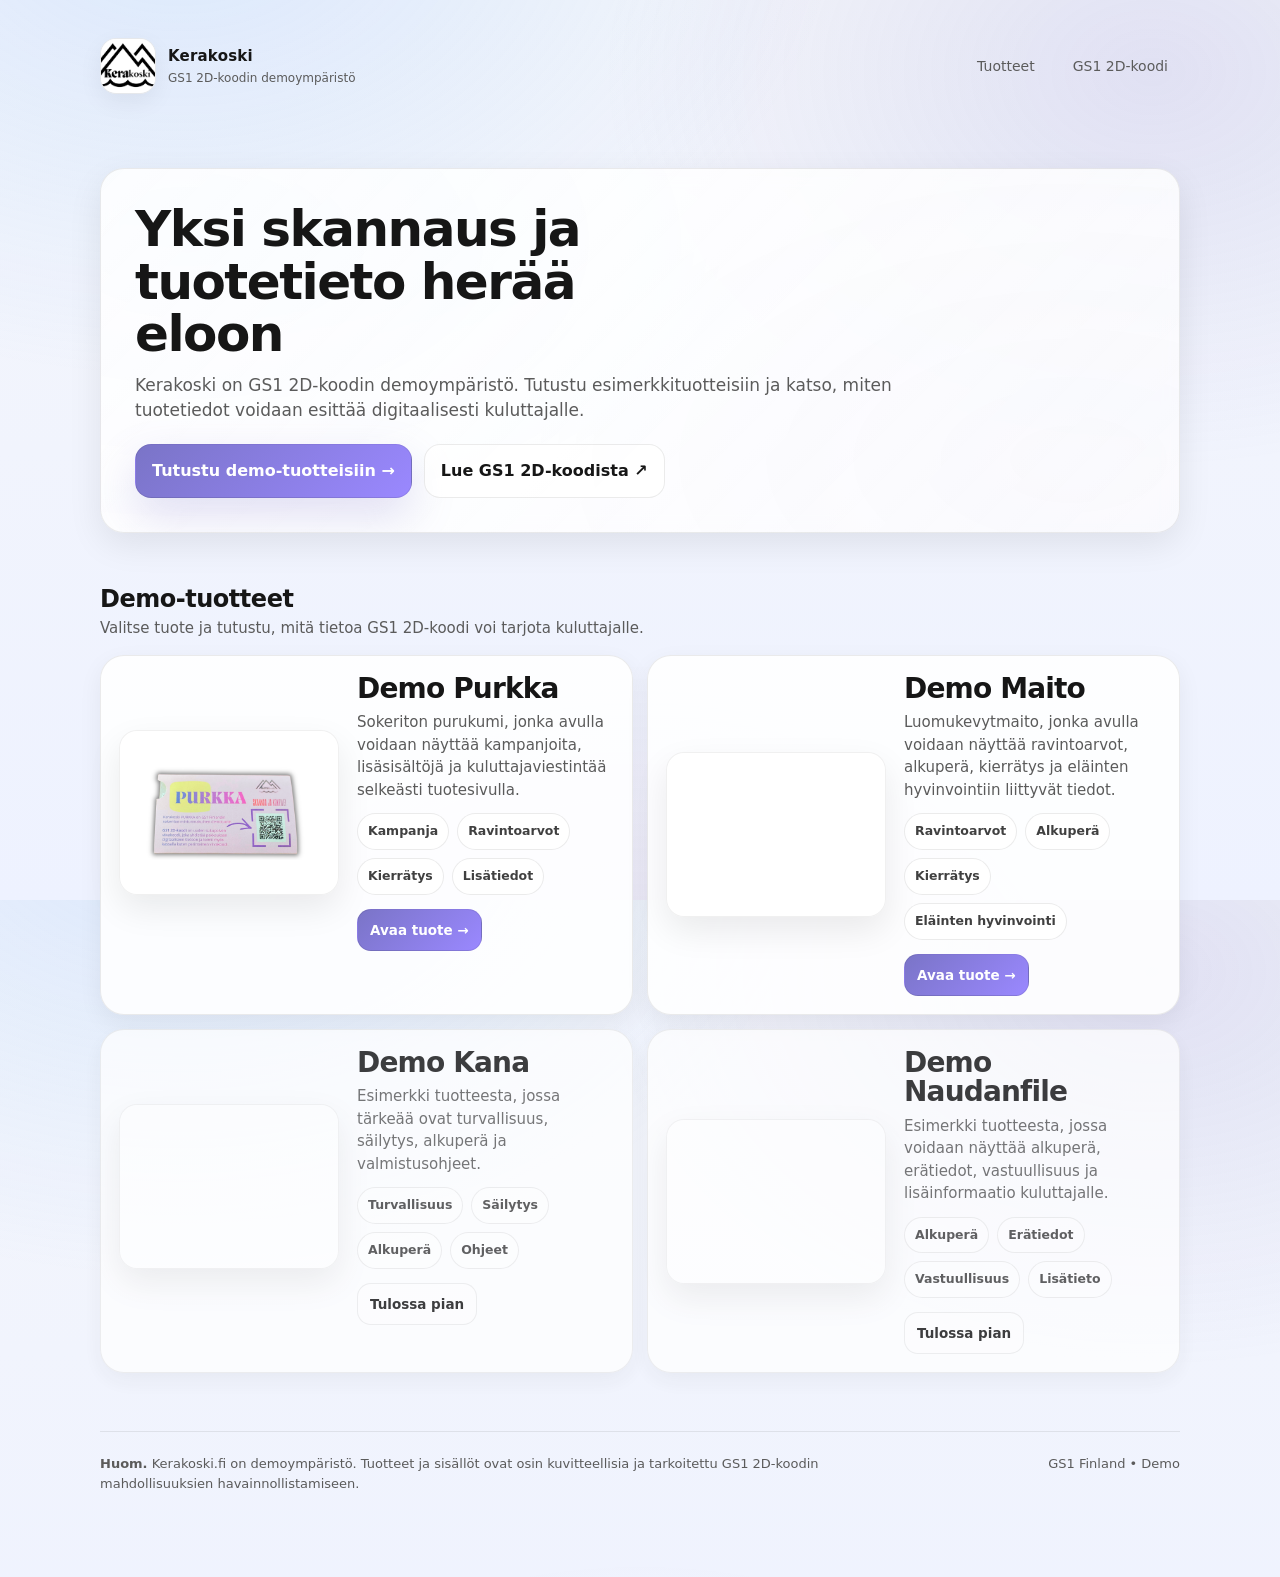
==== index.html @ 67c77e3f "Uusi sivupohja" ====
<!doctype html>
<html lang="fi">
<head>
  <meta charset="utf-8" />
  <meta name="viewport" content="width=device-width, initial-scale=1" />
  <title>Kerakoski - GS1 2D-koodin demo</title>
  <meta name="description" content="Kerakoski.fi on GS1 2D-koodin demoympäristö. Tutustu demo-tuotteisiin." />

  <style>
    :root{
      --bg: #f4f6fb;
      --bg2: #eef2ff;
      --surface: rgba(255,255,255,.88);
      --surface-strong: rgba(255,255,255,.96);
      --ink: #161616;
      --muted: #5b5b5b;
      --line: rgba(0,0,0,.08);

      --sage: #2f6f5e;
      --clay: #c47d4a;
      --lav: #7a74c7;
      --rose: #d78aa4;
      --sky: #7fb6ff;

      --radius-lg: 24px;
      --radius-md: 18px;

      --shadow: 0 12px 34px rgba(0,0,0,.08);
      --shadow-soft: 0 8px 24px rgba(0,0,0,.06);

      --max: 1120px;
    }

    *{ box-sizing:border-box; }
    html,body{ height:100%; }
    html{ -webkit-text-size-adjust: 100%; text-size-adjust: 100%; }

    body{
      margin:0;
      font-family: ui-sans-serif, system-ui, -apple-system, Segoe UI, Roboto, Helvetica, Arial, "Apple Color Emoji","Segoe UI Emoji";
      color: var(--ink);
      background:
        radial-gradient(1100px 780px at 14% -10%, rgba(127,182,255,.22), transparent 60%),
        radial-gradient(1000px 720px at 90% 8%, rgba(122,116,199,.16), transparent 55%),
        radial-gradient(900px 680px at 50% 115%, rgba(215,138,164,.12), transparent 55%),
        linear-gradient(180deg, var(--bg) 0%, var(--bg2) 100%);
      line-height:1.5;
    }

    img, svg, video{ max-width:100%; height:auto; }
    a{ color:inherit; }
    .noUnderline{ text-decoration:none; }

    h1,h2,h3,p,li,span,strong,em{
      overflow-wrap: break-word;
      word-break: normal;
      hyphens: auto;
    }

    .wrap{
      max-width: var(--max);
      margin:0 auto;
      padding: 28px 20px 84px;
    }

    /* Topbar */
    .topbar{
      display:flex;
      align-items:center;
      justify-content:space-between;
      gap: 16px;
      padding: 10px 0 26px;
    }

    .brand{
      display:flex;
      align-items:center;
      gap:12px;
      text-decoration:none;
      min-width: 0;
      flex: 1 1 340px;
    }

    .logo{
      width: 56px;
      height: 56px;
      border-radius: 16px;
      overflow:hidden;
      border: 1px solid var(--line);
      background: rgba(255,255,255,.80);
      box-shadow: var(--shadow-soft);
      display:grid;
      place-items:center;
      flex: 0 0 auto;
    }

    .logo img{
      width:100%;
      height:100%;
      object-fit: cover;
      display:block;
    }

    .brandText{ min-width: 0; }

    .brand strong{
      display:block;
      font-size: 15px;
      letter-spacing: .2px;
      white-space: nowrap;
    }

    .brand span{
      display:block;
      font-size: 12px;
      color: var(--muted);
      margin-top:2px;
    }

    .nav{
      display:flex;
      gap: 14px;
      flex-wrap: wrap;
      justify-content:flex-end;
      font-size: 14px;
      min-width: 0;
    }

    .nav a{
      text-decoration:none;
      padding: 8px 12px;
      border-radius: 999px;
      color: var(--muted);
      white-space: nowrap;
    }

    .nav a:hover{
      background: rgba(0,0,0,.04);
      color: var(--ink);
    }

    @media (max-width: 720px){
      .topbar{ flex-wrap: wrap; align-items:flex-start; }
      .brand{ flex: 1 1 100%; }
      .nav{
        flex: 1 1 100%;
        justify-content:flex-start;
        gap: 10px;
      }
    }

    /* Hero */
    .heroCard{
      background:
        linear-gradient(135deg, rgba(255,255,255,.90), rgba(255,255,255,.78)),
        radial-gradient(900px 500px at 8% 20%, rgba(127,182,255,.16), transparent 60%),
        radial-gradient(900px 500px at 90% 80%, rgba(122,116,199,.12), transparent 60%);
      backdrop-filter: blur(8px);
      border: 1px solid var(--line);
      border-radius: var(--radius-lg);
      box-shadow: var(--shadow);
      padding: 34px;
      position: relative;
      overflow:hidden;
    }

    h1{
      margin: 0 0 12px;
      font-size: clamp(30px, 4vw, 50px);
      letter-spacing: -0.03em;
      line-height: 1.05;
      max-width: 14ch;
    }

    .lead{
      margin: 0;
      color: var(--muted);
      font-size: 17px;
      max-width: 72ch;
    }

    .heroActions{
      margin-top: 20px;
      display:flex;
      flex-wrap: wrap;
      gap: 12px;
    }

    .ctaBtn{
      display:inline-flex;
      align-items:center;
      gap: 10px;
      text-decoration:none;
      padding: 14px 16px;
      border-radius: 16px;
      color:#fff;
      background: linear-gradient(135deg, var(--lav), #9a88ff);
      box-shadow: 0 18px 44px rgba(122,116,199,.22);
      border: 1px solid rgba(0,0,0,.08);
      font-weight: 700;
    }

    .ctaBtn:hover{
      transform: translateY(-2px);
    }

    .ctaGhost{
      display:inline-flex;
      align-items:center;
      gap: 10px;
      text-decoration:none;
      padding: 14px 16px;
      border-radius: 16px;
      color: var(--ink);
      background: rgba(255,255,255,.72);
      border: 1px solid rgba(0,0,0,.08);
      font-weight: 650;
    }

    /* Sections */
    section{ margin-top: 48px; }

    .sectionHead{
      display:flex;
      align-items:flex-end;
      justify-content:space-between;
      gap:16px;
      margin-bottom: 16px;
    }

    .sectionHead h2{
      margin:0;
      font-size: 24px;
      letter-spacing: -0.02em;
    }

    .sectionHead p{
      margin:0;
      color: var(--muted);
      max-width: 74ch;
      font-size: 15px;
    }

    /* Product cards */
    .grid{
      display:grid;
      grid-template-columns: repeat(12, 1fr);
      gap: 14px;
    }

    .card{
      grid-column: span 6;
      background: var(--surface);
      border: 1px solid var(--line);
      border-radius: var(--radius-lg);
      padding: 18px;
      box-shadow: var(--shadow-soft);
      min-width: 0;
      display:flex;
      flex-direction:column;
      gap: 14px;
      transition: transform .18s ease, box-shadow .18s ease, border-color .18s ease;
    }

    .card:hover{
      transform: translateY(-3px);
      box-shadow: 0 18px 40px rgba(0,0,0,.10);
      border-color: rgba(0,0,0,.12);
    }

    @media (max-width: 900px){
      .card{ grid-column: span 12; }
    }

    .productCard{
      display:grid;
      grid-template-columns: 220px 1fr;
      gap: 18px;
      align-items: center;
    }

    @media (max-width: 700px){
      .productCard{
        grid-template-columns: 1fr;
        align-items: start;
      }
    }

    .productMedia{
      border-radius: 18px;
      overflow: hidden;
      border: 1px solid rgba(0,0,0,.06);
      background: rgba(255,255,255,.90);
      box-shadow: 0 14px 34px rgba(0,0,0,.08);
      aspect-ratio: 4 / 3;
      display:flex;
      align-items:center;
      justify-content:center;
      padding: 14px;
    }

    .productMedia img{
      max-width: 100%;
      max-height: 100%;
      object-fit: contain;
      display:block;
    }

    .productInfo h3{
      margin:0 0 8px;
      font-size: 28px;
      letter-spacing: -0.03em;
      line-height: 1.05;
    }

    .productInfo p{
      margin:0 0 12px;
      color: var(--muted);
      font-size: 15px;
    }

    .tags{
      display:flex;
      flex-wrap: wrap;
      gap: 8px;
      margin: 10px 0 14px;
      padding: 0;
      list-style:none;
    }

    .tag{
      display:inline-flex;
      align-items:center;
      gap: 8px;
      padding: 8px 10px;
      border-radius: 999px;
      background: rgba(255,255,255,.78);
      border: 1px solid rgba(0,0,0,.08);
      font-size: 12.5px;
      color: rgba(0,0,0,.75);
      font-weight: 650;
    }

    .cardActions{
      display:flex;
      flex-wrap: wrap;
      gap: 10px;
      margin-top: 2px;
    }

    .cardLink{
      display:inline-flex;
      align-items:center;
      gap: 8px;
      text-decoration:none;
      padding: 10px 12px;
      border-radius: 14px;
      background: rgba(255,255,255,.80);
      border: 1px solid rgba(0,0,0,.08);
      font-size: 13.5px;
      font-weight: 700;
    }

    .cardLink.primary{
      color:#fff;
      background: linear-gradient(135deg, var(--lav), #9a88ff);
      border-color: rgba(0,0,0,.08);
    }

    .comingSoon{
      opacity: .82;
    }

    /* Footer */
    footer{
      margin-top: 58px;
      padding-top: 22px;
      border-top: 1px solid var(--line);
      color: var(--muted);
      font-size: 13px;
      display:flex;
      justify-content:space-between;
      gap: 14px;
      flex-wrap: wrap;
    }

    .fineprint{
      max-width: 90ch;
    }
  </style>
</head>

<body>
  <div class="wrap">
    <header class="topbar">
      <a class="brand" href="#top" aria-label="Kerakoski etusivulle">
        <div class="logo" aria-hidden="true">
          <img src="logo.png" alt="Kerakoski-logo" onerror="this.style.display='none'">
        </div>
        <div class="brandText">
          <strong>Kerakoski</strong>
          <span>GS1 2D-koodin demoympäristö</span>
        </div>
      </a>

      <nav class="nav" aria-label="Sivun navigaatio">
        <a href="#tuotteet">Tuotteet</a>
        <a href="https://gs1.fi/fi/2dkoodi" target="_blank" rel="noopener">GS1 2D-koodi</a>
      </nav>
    </header>

    <main id="top">
      <section class="hero">
        <div class="heroCard">
          <h1>Yksi skannaus ja tuotetieto herää eloon</h1>
          <p class="lead">
            Kerakoski on GS1 2D-koodin demoympäristö. Tutustu esimerkkituotteisiin ja katso, miten tuotetiedot voidaan esittää digitaalisesti kuluttajalle.
          </p>

          <div class="heroActions">
            <a class="ctaBtn" href="#tuotteet">Tutustu demo-tuotteisiin →</a>
            <a class="ctaGhost" href="https://gs1.fi/fi/2dkoodi" target="_blank" rel="noopener">Lue GS1 2D-koodista ↗</a>
          </div>
        </div>
      </section>

      <section id="tuotteet">
        <div class="sectionHead">
          <div>
            <h2>Demo-tuotteet</h2>
            <p>Valitse tuote ja tutustu, mitä tietoa GS1 2D-koodi voi tarjota kuluttajalle.</p>
          </div>
        </div>

        <div class="grid">
          <article class="card">
            <div class="productCard">
              <div class="productMedia">
                <img src="purkka.png" alt="Demo Purkka" onerror="this.style.display='none'">
              </div>

              <div class="productInfo">
                <h3>Demo Purkka</h3>
                <p>Sokeriton purukumi, jonka avulla voidaan näyttää kampanjoita, lisäsisältöjä ja kuluttajaviestintää selkeästi tuotesivulla.</p>

                <ul class="tags" aria-label="Demo Purkan sisällöt">
                  <li class="tag">Kampanja</li>
                  <li class="tag">Ravintoarvot</li>
                  <li class="tag">Kierrätys</li>
                  <li class="tag">Lisätiedot</li>
                </ul>

                <div class="cardActions">
                  <a class="cardLink primary" href="purkka.html">Avaa tuote →</a>
                </div>
              </div>
            </div>
          </article>

          <article class="card">
            <div class="productCard">
              <div class="productMedia">
                <img src="maito.png" alt="Demo Maito" onerror="this.style.display='none'">
              </div>

              <div class="productInfo">
                <h3>Demo Maito</h3>
                <p>Luomukevytmaito, jonka avulla voidaan näyttää ravintoarvot, alkuperä, kierrätys ja eläinten hyvinvointiin liittyvät tiedot.</p>

                <ul class="tags" aria-label="Demo Maidon sisällöt">
                  <li class="tag">Ravintoarvot</li>
                  <li class="tag">Alkuperä</li>
                  <li class="tag">Kierrätys</li>
                  <li class="tag">Eläinten hyvinvointi</li>
                </ul>

                <div class="cardActions">
                  <a class="cardLink primary" href="maito.html">Avaa tuote →</a>
                </div>
              </div>
            </div>
          </article>

          <article class="card comingSoon">
            <div class="productCard">
              <div class="productMedia">
                <img src="kana.png" alt="Demo Kana" onerror="this.style.display='none'">
              </div>

              <div class="productInfo">
                <h3>Demo Kana</h3>
                <p>Esimerkki tuotteesta, jossa tärkeää ovat turvallisuus, säilytys, alkuperä ja valmistusohjeet.</p>

                <ul class="tags" aria-label="Demo Kanan sisällöt">
                  <li class="tag">Turvallisuus</li>
                  <li class="tag">Säilytys</li>
                  <li class="tag">Alkuperä</li>
                  <li class="tag">Ohjeet</li>
                </ul>

                <div class="cardActions">
                  <span class="cardLink">Tulossa pian</span>
                </div>
              </div>
            </div>
          </article>

          <article class="card comingSoon">
            <div class="productCard">
              <div class="productMedia">
                <img src="naudanfile.png" alt="Demo Naudanfile" onerror="this.style.display='none'">
              </div>

              <div class="productInfo">
                <h3>Demo Naudanfile</h3>
                <p>Esimerkki tuotteesta, jossa voidaan näyttää alkuperä, erätiedot, vastuullisuus ja lisäinformaatio kuluttajalle.</p>

                <ul class="tags" aria-label="Demo Naudanfilen sisällöt">
                  <li class="tag">Alkuperä</li>
                  <li class="tag">Erätiedot</li>
                  <li class="tag">Vastuullisuus</li>
                  <li class="tag">Lisätieto</li>
                </ul>

                <div class="cardActions">
                  <span class="cardLink">Tulossa pian</span>
                </div>
              </div>
            </div>
          </article>
        </div>
      </section>

      <footer>
        <div class="fineprint">
          <strong>Huom.</strong> Kerakoski.fi on demoympäristö. Tuotteet ja sisällöt ovat osin kuvitteellisia ja tarkoitettu GS1 2D-koodin mahdollisuuksien havainnollistamiseen.
        </div>
        <div>
          <span>GS1 Finland • Demo</span>
        </div>
      </footer>
    </main>
  </div>
</body>
</html>
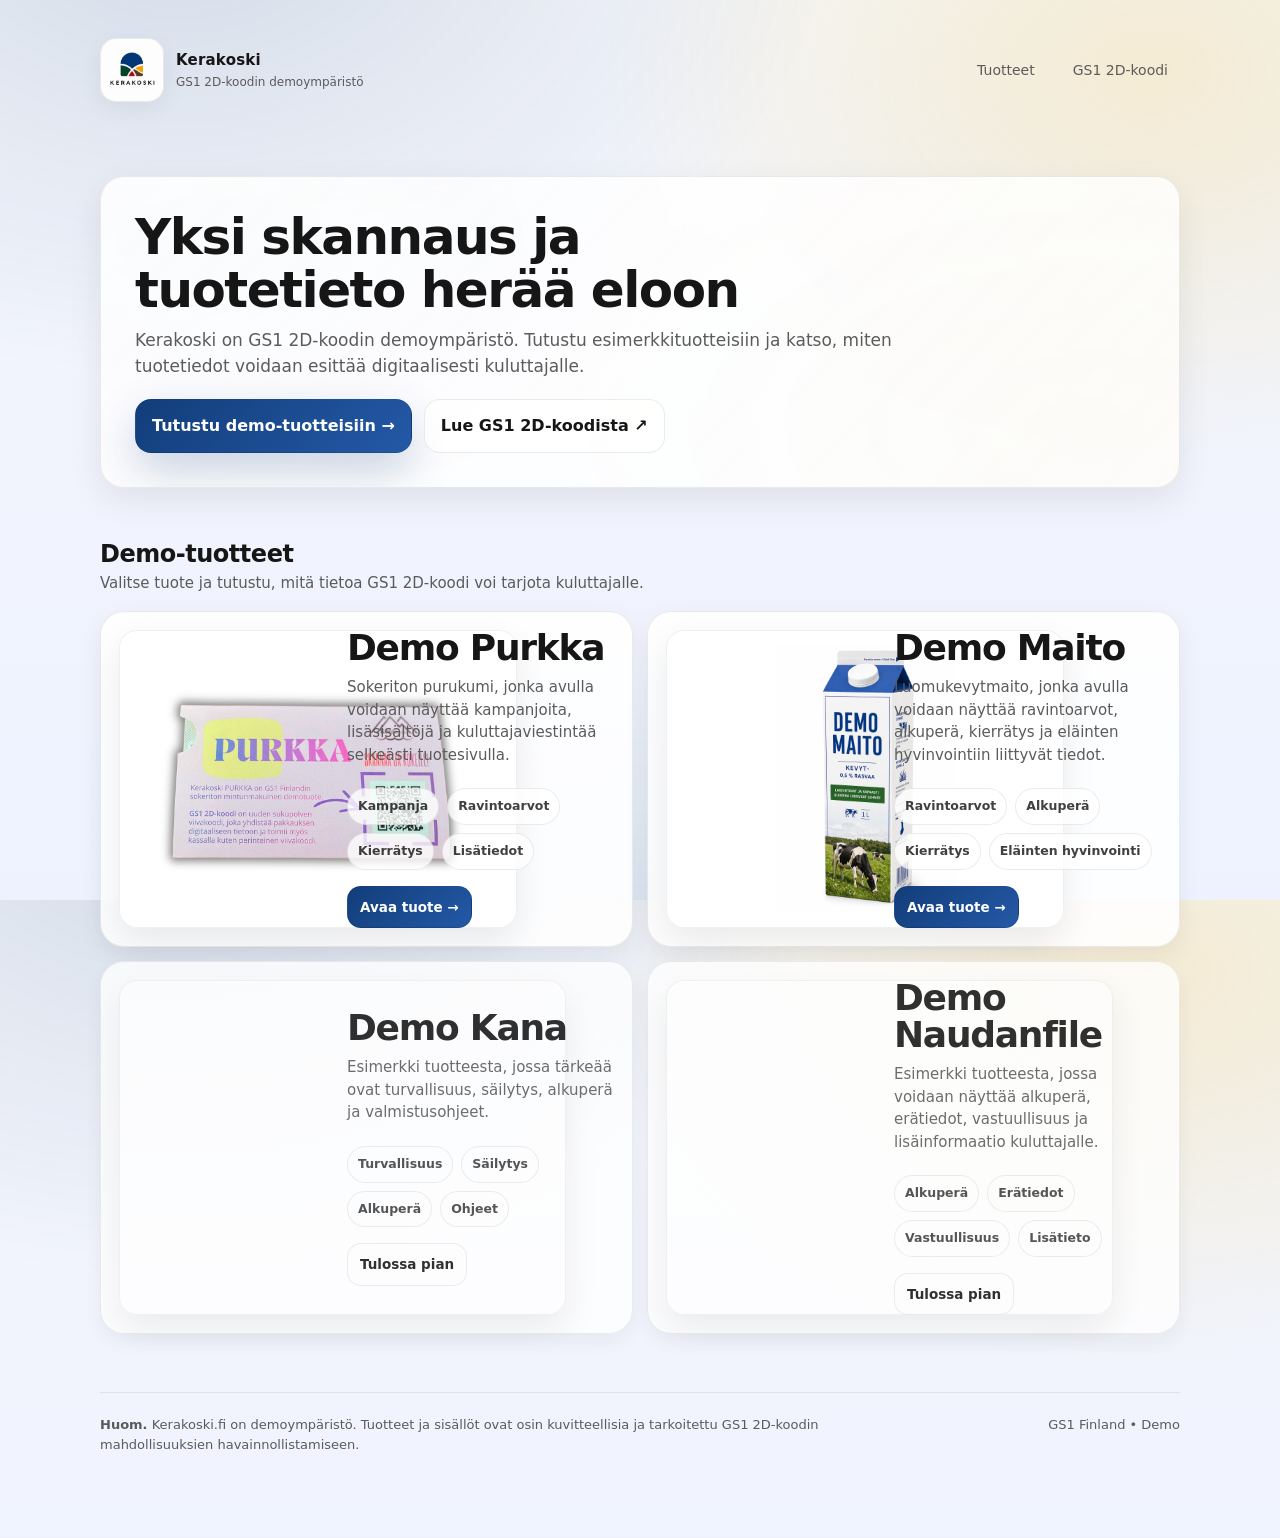
==== commit 05983cbb: "Update index.html" ====
--- a/index.html
+++ b/index.html
@@ -1,4 +1,3 @@
-
 <!doctype html>
 <html lang="fi">
 <head>
@@ -17,6 +16,13 @@
       --muted: #5b5b5b;
       --line: rgba(0,0,0,.08);
 
+      --brand-blue: #123D7A;
+      --brand-blue-light: #EAF3FF;
+      --brand-green: #1F6B4F;
+      --brand-yellow: #F5B400;
+      --brand-brown: #7A4B2A;
+      --brand-red: #C62828;
+
       --sage: #2f6f5e;
       --clay: #c47d4a;
       --lav: #7a74c7;
@@ -41,9 +47,9 @@
       font-family: ui-sans-serif, system-ui, -apple-system, Segoe UI, Roboto, Helvetica, Arial, "Apple Color Emoji","Segoe UI Emoji";
       color: var(--ink);
       background:
-        radial-gradient(1100px 780px at 14% -10%, rgba(127,182,255,.22), transparent 60%),
-        radial-gradient(1000px 720px at 90% 8%, rgba(122,116,199,.16), transparent 55%),
-        radial-gradient(900px 680px at 50% 115%, rgba(215,138,164,.12), transparent 55%),
+        radial-gradient(1100px 780px at 14% -10%, rgba(18,61,122,.14), transparent 60%),
+        radial-gradient(1000px 720px at 90% 8%, rgba(245,180,0,.16), transparent 55%),
+        radial-gradient(900px 680px at 50% 115%, rgba(31,107,79,.12), transparent 55%),
         linear-gradient(180deg, var(--bg) 0%, var(--bg2) 100%);
       line-height:1.5;
     }
@@ -64,7 +70,6 @@
       padding: 28px 20px 84px;
     }
 
-    /* Topbar */
     .topbar{
       display:flex;
       align-items:center;
@@ -83,22 +88,23 @@
     }
 
     .logo{
-      width: 56px;
-      height: 56px;
+      width: 64px;
+      height: 64px;
       border-radius: 16px;
       overflow:hidden;
       border: 1px solid var(--line);
-      background: rgba(255,255,255,.80);
+      background: rgba(255,255,255,.92);
       box-shadow: var(--shadow-soft);
       display:grid;
       place-items:center;
       flex: 0 0 auto;
+      padding: 5px;
     }
 
     .logo img{
       width:100%;
       height:100%;
-      object-fit: cover;
+      object-fit: contain;
       display:block;
     }
 
@@ -150,12 +156,11 @@
       }
     }
 
-    /* Hero */
     .heroCard{
       background:
-        linear-gradient(135deg, rgba(255,255,255,.90), rgba(255,255,255,.78)),
-        radial-gradient(900px 500px at 8% 20%, rgba(127,182,255,.16), transparent 60%),
-        radial-gradient(900px 500px at 90% 80%, rgba(122,116,199,.12), transparent 60%);
+        linear-gradient(135deg, rgba(255,255,255,.92), rgba(255,255,255,.80)),
+        radial-gradient(900px 500px at 8% 20%, rgba(18,61,122,.13), transparent 60%),
+        radial-gradient(900px 500px at 90% 80%, rgba(245,180,0,.13), transparent 60%);
       backdrop-filter: blur(8px);
       border: 1px solid var(--line);
       border-radius: var(--radius-lg);
@@ -170,7 +175,7 @@
       font-size: clamp(30px, 4vw, 50px);
       letter-spacing: -0.03em;
       line-height: 1.05;
-      max-width: 14ch;
+      max-width: 20ch;
     }
 
     .lead{
@@ -195,8 +200,8 @@
       padding: 14px 16px;
       border-radius: 16px;
       color:#fff;
-      background: linear-gradient(135deg, var(--lav), #9a88ff);
-      box-shadow: 0 18px 44px rgba(122,116,199,.22);
+      background: linear-gradient(135deg, var(--brand-blue), #2459a6);
+      box-shadow: 0 18px 44px rgba(18,61,122,.22);
       border: 1px solid rgba(0,0,0,.08);
       font-weight: 700;
     }
@@ -213,12 +218,11 @@
       padding: 14px 16px;
       border-radius: 16px;
       color: var(--ink);
-      background: rgba(255,255,255,.72);
+      background: rgba(255,255,255,.76);
       border: 1px solid rgba(0,0,0,.08);
       font-weight: 650;
     }
 
-    /* Sections */
     section{ margin-top: 48px; }
 
     .sectionHead{
@@ -242,7 +246,6 @@
       font-size: 15px;
     }
 
-    /* Product cards */
     .grid{
       display:grid;
       grid-template-columns: repeat(12, 1fr);
@@ -275,9 +278,10 @@
 
     .productCard{
       display:grid;
-      grid-template-columns: 220px 1fr;
+      grid-template-columns: minmax(210px, 42%) 1fr;
       gap: 18px;
-      align-items: center;
+      align-items: stretch;
+      height: 100%;
     }
 
     @media (max-width: 700px){
@@ -298,6 +302,7 @@
       align-items:center;
       justify-content:center;
       padding: 14px;
+      min-height: 210px;
     }
 
     .productMedia img{
@@ -307,11 +312,19 @@
       display:block;
     }
 
+    .productInfo{
+      display:flex;
+      flex-direction:column;
+      justify-content:center;
+      min-width:0;
+    }
+
     .productInfo h3{
-      margin:0 0 8px;
-      font-size: 28px;
-      letter-spacing: -0.03em;
-      line-height: 1.05;
+      margin:0 0 10px;
+      font-size: clamp(26px, 3vw, 36px);
+      letter-spacing: -0.035em;
+      line-height: 1.02;
+      max-width: 100%;
     }
 
     .productInfo p{
@@ -364,15 +377,14 @@
 
     .cardLink.primary{
       color:#fff;
-      background: linear-gradient(135deg, var(--lav), #9a88ff);
+      background: linear-gradient(135deg, var(--brand-blue), #2459a6);
       border-color: rgba(0,0,0,.08);
     }
 
     .comingSoon{
-      opacity: .82;
-    }
-
-    /* Footer */
+      opacity: .88;
+    }
+
     footer{
       margin-top: 58px;
       padding-top: 22px;
@@ -396,7 +408,7 @@
     <header class="topbar">
       <a class="brand" href="#top" aria-label="Kerakoski etusivulle">
         <div class="logo" aria-hidden="true">
-          <img src="logo.png" alt="Kerakoski-logo" onerror="this.style.display='none'">
+          <img src="Kerakoski logo.png" alt="Kerakoski-logo" onerror="this.style.display='none'">
         </div>
         <div class="brandText">
           <strong>Kerakoski</strong>
@@ -461,7 +473,7 @@
           <article class="card">
             <div class="productCard">
               <div class="productMedia">
-                <img src="maito.png" alt="Demo Maito" onerror="this.style.display='none'">
+                <img src="Demo maito.png" alt="Demo Maito" onerror="this.style.display='none'">
               </div>
 
               <div class="productInfo">
@@ -485,7 +497,7 @@
           <article class="card comingSoon">
             <div class="productCard">
               <div class="productMedia">
-                <img src="kana.png" alt="Demo Kana" onerror="this.style.display='none'">
+                <img src="Demo Kana.png" alt="Demo Kana" onerror="this.style.display='none'">
               </div>
 
               <div class="productInfo">
@@ -509,7 +521,7 @@
           <article class="card comingSoon">
             <div class="productCard">
               <div class="productMedia">
-                <img src="naudanfile.png" alt="Demo Naudanfile" onerror="this.style.display='none'">
+                <img src="Demo Naudanlihafile 800g.png" alt="Demo Naudanfile" onerror="this.style.display='none'">
               </div>
 
               <div class="productInfo">
@@ -544,6 +556,3 @@
   </div>
 </body>
 </html>
-
-
-
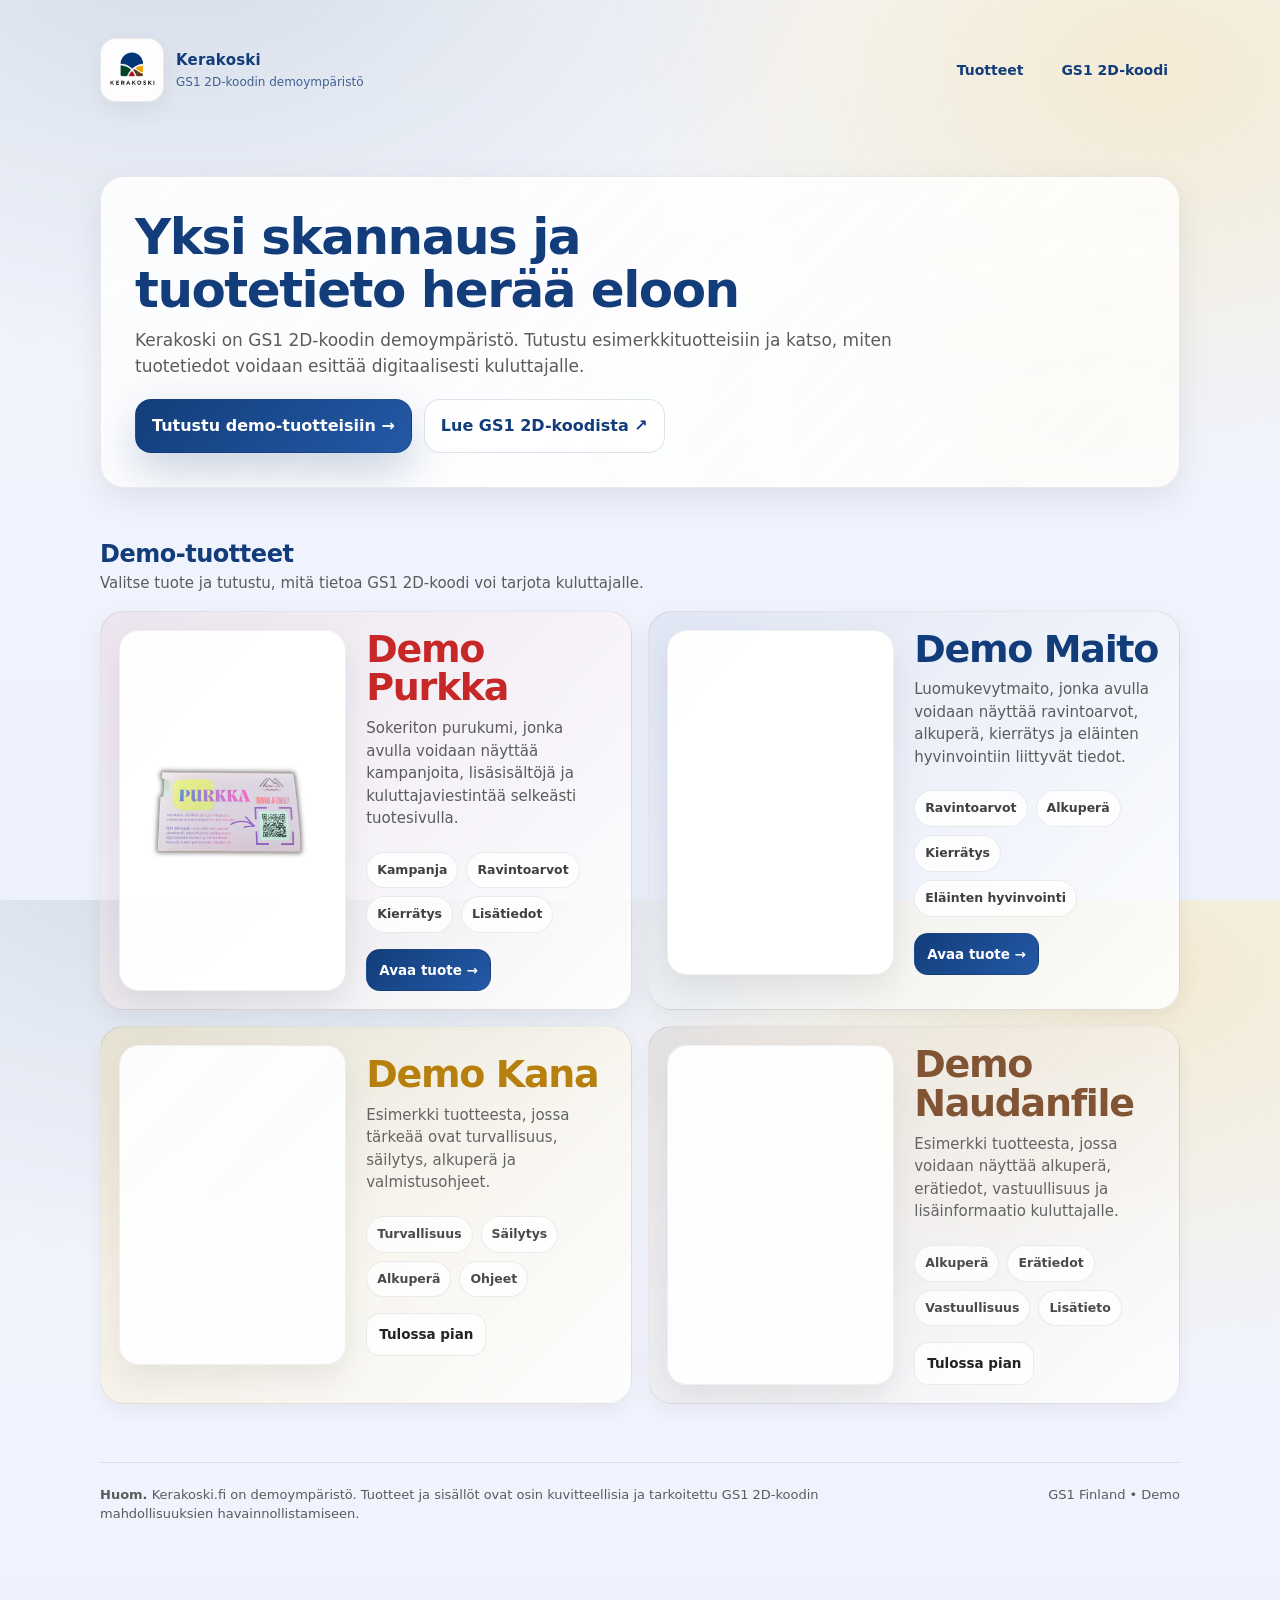
==== commit cf5d9b63: "Update index.html" ====
--- a/index.html
+++ b/index.html
@@ -10,31 +10,17 @@
     :root{
       --bg: #f4f6fb;
       --bg2: #eef2ff;
-      --surface: rgba(255,255,255,.88);
-      --surface-strong: rgba(255,255,255,.96);
+      --surface: rgba(255,255,255,.90);
       --ink: #161616;
       --muted: #5b5b5b;
       --line: rgba(0,0,0,.08);
-
       --brand-blue: #123D7A;
-      --brand-blue-light: #EAF3FF;
-      --brand-green: #1F6B4F;
       --brand-yellow: #F5B400;
       --brand-brown: #7A4B2A;
       --brand-red: #C62828;
-
-      --sage: #2f6f5e;
-      --clay: #c47d4a;
-      --lav: #7a74c7;
-      --rose: #d78aa4;
-      --sky: #7fb6ff;
-
       --radius-lg: 24px;
-      --radius-md: 18px;
-
       --shadow: 0 12px 34px rgba(0,0,0,.08);
       --shadow-soft: 0 8px 24px rgba(0,0,0,.06);
-
       --max: 1120px;
     }
 
@@ -49,33 +35,26 @@
       background:
         radial-gradient(1100px 780px at 14% -10%, rgba(18,61,122,.14), transparent 60%),
         radial-gradient(1000px 720px at 90% 8%, rgba(245,180,0,.16), transparent 55%),
-        radial-gradient(900px 680px at 50% 115%, rgba(31,107,79,.12), transparent 55%),
         linear-gradient(180deg, var(--bg) 0%, var(--bg2) 100%);
       line-height:1.5;
     }
 
-    img, svg, video{ max-width:100%; height:auto; }
+    img{ max-width:100%; height:auto; display:block; }
     a{ color:inherit; }
-    .noUnderline{ text-decoration:none; }
-
     h1,h2,h3,p,li,span,strong,em{
       overflow-wrap: break-word;
       word-break: normal;
       hyphens: auto;
     }
 
-    .wrap{
-      max-width: var(--max);
-      margin:0 auto;
-      padding: 28px 20px 84px;
-    }
+    .wrap{ max-width: var(--max); margin:0 auto; padding: 28px 20px 84px; }
 
     .topbar{
       display:flex;
       align-items:center;
       justify-content:space-between;
-      gap: 16px;
-      padding: 10px 0 26px;
+      gap:16px;
+      padding:10px 0 26px;
     }
 
     .brand{
@@ -83,77 +62,69 @@
       align-items:center;
       gap:12px;
       text-decoration:none;
-      min-width: 0;
-      flex: 1 1 340px;
+      min-width:0;
+      flex:1 1 340px;
     }
 
     .logo{
-      width: 64px;
-      height: 64px;
-      border-radius: 16px;
+      width:64px;
+      height:64px;
+      border-radius:16px;
       overflow:hidden;
-      border: 1px solid var(--line);
-      background: rgba(255,255,255,.92);
-      box-shadow: var(--shadow-soft);
+      border:1px solid var(--line);
+      background:rgba(255,255,255,.92);
+      box-shadow:var(--shadow-soft);
       display:grid;
       place-items:center;
-      flex: 0 0 auto;
-      padding: 5px;
+      flex:0 0 auto;
+      padding:5px;
     }
 
     .logo img{
       width:100%;
       height:100%;
-      object-fit: contain;
-      display:block;
-    }
-
-    .brandText{ min-width: 0; }
+      object-fit:contain;
+    }
 
     .brand strong{
       display:block;
-      font-size: 15px;
-      letter-spacing: .2px;
-      white-space: nowrap;
+      font-size:15px;
+      letter-spacing:.2px;
+      white-space:nowrap;
+      color:var(--brand-blue);
     }
 
     .brand span{
       display:block;
-      font-size: 12px;
-      color: var(--muted);
+      font-size:12px;
+      color:var(--brand-blue);
       margin-top:2px;
+      opacity:.78;
     }
 
     .nav{
       display:flex;
-      gap: 14px;
-      flex-wrap: wrap;
+      gap:14px;
+      flex-wrap:wrap;
       justify-content:flex-end;
-      font-size: 14px;
-      min-width: 0;
+      font-size:14px;
     }
 
     .nav a{
       text-decoration:none;
-      padding: 8px 12px;
-      border-radius: 999px;
-      color: var(--muted);
-      white-space: nowrap;
-    }
-
-    .nav a:hover{
-      background: rgba(0,0,0,.04);
-      color: var(--ink);
-    }
-
-    @media (max-width: 720px){
-      .topbar{ flex-wrap: wrap; align-items:flex-start; }
-      .brand{ flex: 1 1 100%; }
-      .nav{
-        flex: 1 1 100%;
-        justify-content:flex-start;
-        gap: 10px;
-      }
+      padding:8px 12px;
+      border-radius:999px;
+      color:var(--brand-blue);
+      white-space:nowrap;
+      font-weight:650;
+    }
+
+    .nav a:hover{ background:rgba(18,61,122,.07); }
+
+    @media (max-width:720px){
+      .topbar{ flex-wrap:wrap; align-items:flex-start; }
+      .brand{ flex:1 1 100%; }
+      .nav{ flex:1 1 100%; justify-content:flex-start; gap:10px; }
     }
 
     .heroCard{
@@ -161,155 +132,144 @@
         linear-gradient(135deg, rgba(255,255,255,.92), rgba(255,255,255,.80)),
         radial-gradient(900px 500px at 8% 20%, rgba(18,61,122,.13), transparent 60%),
         radial-gradient(900px 500px at 90% 80%, rgba(245,180,0,.13), transparent 60%);
-      backdrop-filter: blur(8px);
-      border: 1px solid var(--line);
-      border-radius: var(--radius-lg);
-      box-shadow: var(--shadow);
-      padding: 34px;
-      position: relative;
+      backdrop-filter:blur(8px);
+      border:1px solid var(--line);
+      border-radius:var(--radius-lg);
+      box-shadow:var(--shadow);
+      padding:34px;
       overflow:hidden;
     }
 
     h1{
-      margin: 0 0 12px;
-      font-size: clamp(30px, 4vw, 50px);
-      letter-spacing: -0.03em;
-      line-height: 1.05;
-      max-width: 20ch;
+      margin:0 0 12px;
+      font-size:clamp(30px, 4vw, 50px);
+      letter-spacing:-.03em;
+      line-height:1.05;
+      max-width:20ch;
+      color:var(--brand-blue);
     }
 
     .lead{
-      margin: 0;
-      color: var(--muted);
-      font-size: 17px;
-      max-width: 72ch;
+      margin:0;
+      color:var(--muted);
+      font-size:17px;
+      max-width:72ch;
     }
 
     .heroActions{
-      margin-top: 20px;
-      display:flex;
-      flex-wrap: wrap;
-      gap: 12px;
-    }
-
-    .ctaBtn{
-      display:inline-flex;
-      align-items:center;
-      gap: 10px;
-      text-decoration:none;
-      padding: 14px 16px;
-      border-radius: 16px;
-      color:#fff;
-      background: linear-gradient(135deg, var(--brand-blue), #2459a6);
-      box-shadow: 0 18px 44px rgba(18,61,122,.22);
-      border: 1px solid rgba(0,0,0,.08);
-      font-weight: 700;
-    }
-
-    .ctaBtn:hover{
-      transform: translateY(-2px);
-    }
-
+      margin-top:20px;
+      display:flex;
+      flex-wrap:wrap;
+      gap:12px;
+    }
+
+    .ctaBtn,
     .ctaGhost{
       display:inline-flex;
       align-items:center;
-      gap: 10px;
+      gap:10px;
       text-decoration:none;
-      padding: 14px 16px;
-      border-radius: 16px;
-      color: var(--ink);
-      background: rgba(255,255,255,.76);
-      border: 1px solid rgba(0,0,0,.08);
-      font-weight: 650;
-    }
-
-    section{ margin-top: 48px; }
+      padding:14px 16px;
+      border-radius:16px;
+      font-weight:700;
+      border:1px solid rgba(0,0,0,.08);
+    }
+
+    .ctaBtn{
+      color:#fff;
+      background:linear-gradient(135deg, var(--brand-blue), #2459a6);
+      box-shadow:0 18px 44px rgba(18,61,122,.22);
+    }
+
+    .ctaGhost{
+      color:var(--brand-blue);
+      background:rgba(255,255,255,.76);
+      border-color:rgba(18,61,122,.14);
+    }
+
+    section{ margin-top:48px; }
 
     .sectionHead{
       display:flex;
       align-items:flex-end;
       justify-content:space-between;
       gap:16px;
-      margin-bottom: 16px;
+      margin-bottom:16px;
     }
 
     .sectionHead h2{
       margin:0;
-      font-size: 24px;
-      letter-spacing: -0.02em;
+      font-size:24px;
+      letter-spacing:-.02em;
+      color:var(--brand-blue);
     }
 
     .sectionHead p{
       margin:0;
-      color: var(--muted);
-      max-width: 74ch;
-      font-size: 15px;
+      color:var(--muted);
+      max-width:74ch;
+      font-size:15px;
     }
 
     .grid{
       display:grid;
-      grid-template-columns: repeat(12, 1fr);
-      gap: 14px;
+      grid-template-columns:repeat(12, 1fr);
+      gap:16px;
     }
 
     .card{
-      grid-column: span 6;
-      background: var(--surface);
-      border: 1px solid var(--line);
-      border-radius: var(--radius-lg);
-      padding: 18px;
-      box-shadow: var(--shadow-soft);
-      min-width: 0;
-      display:flex;
-      flex-direction:column;
-      gap: 14px;
-      transition: transform .18s ease, box-shadow .18s ease, border-color .18s ease;
+      grid-column:span 6;
+      background:var(--surface);
+      border:1px solid var(--line);
+      border-radius:var(--radius-lg);
+      padding:18px;
+      box-shadow:var(--shadow-soft);
+      min-width:0;
+      overflow:hidden;
+      transition:transform .18s ease, box-shadow .18s ease, border-color .18s ease;
     }
 
     .card:hover{
-      transform: translateY(-3px);
-      box-shadow: 0 18px 40px rgba(0,0,0,.10);
-      border-color: rgba(0,0,0,.12);
-    }
-
-    @media (max-width: 900px){
-      .card{ grid-column: span 12; }
+      transform:translateY(-3px);
+      box-shadow:0 18px 40px rgba(0,0,0,.10);
+      border-color:rgba(0,0,0,.12);
+    }
+
+    @media (max-width:900px){
+      .card{ grid-column:span 12; }
     }
 
     .productCard{
       display:grid;
-      grid-template-columns: minmax(210px, 42%) 1fr;
-      gap: 18px;
-      align-items: stretch;
-      height: 100%;
-    }
-
-    @media (max-width: 700px){
-      .productCard{
-        grid-template-columns: 1fr;
-        align-items: start;
-      }
+      grid-template-columns:minmax(220px, 46%) 1fr;
+      gap:20px;
+      align-items:stretch;
+      min-height:320px;
+    }
+
+    @media (max-width:700px){
+      .productCard{ grid-template-columns:1fr; min-height:0; }
     }
 
     .productMedia{
-      border-radius: 18px;
-      overflow: hidden;
-      border: 1px solid rgba(0,0,0,.06);
-      background: rgba(255,255,255,.90);
-      box-shadow: 0 14px 34px rgba(0,0,0,.08);
-      aspect-ratio: 4 / 3;
+      border-radius:20px;
+      overflow:hidden;
+      border:1px solid rgba(0,0,0,.06);
+      background:rgba(255,255,255,.96);
+      box-shadow:0 14px 34px rgba(0,0,0,.08);
+      min-height:280px;
+      height:100%;
       display:flex;
       align-items:center;
       justify-content:center;
-      padding: 14px;
-      min-height: 210px;
+      padding:18px;
     }
 
     .productMedia img{
-      max-width: 100%;
-      max-height: 100%;
-      object-fit: contain;
-      display:block;
+      width:100%;
+      height:100%;
+      max-height:280px;
+      object-fit:contain;
     }
 
     .productInfo{
@@ -321,85 +281,90 @@
 
     .productInfo h3{
       margin:0 0 10px;
-      font-size: clamp(26px, 3vw, 36px);
-      letter-spacing: -0.035em;
-      line-height: 1.02;
-      max-width: 100%;
+      font-size:clamp(28px, 3.1vw, 38px);
+      letter-spacing:-.035em;
+      line-height:1.02;
+      max-width:100%;
     }
 
     .productInfo p{
       margin:0 0 12px;
-      color: var(--muted);
-      font-size: 15px;
-    }
+      color:var(--muted);
+      font-size:15px;
+    }
+
+    .theme-purkka{ background:linear-gradient(135deg, rgba(198,40,40,.07), rgba(255,255,255,.90)); }
+    .theme-maito{ background:linear-gradient(135deg, rgba(18,61,122,.07), rgba(255,255,255,.90)); }
+    .theme-kana{ background:linear-gradient(135deg, rgba(245,180,0,.14), rgba(255,255,255,.90)); }
+    .theme-nauta{ background:linear-gradient(135deg, rgba(122,75,42,.10), rgba(255,255,255,.90)); }
+
+    .theme-purkka .productInfo h3{ color:var(--brand-red); }
+    .theme-maito .productInfo h3{ color:var(--brand-blue); }
+    .theme-kana .productInfo h3{ color:#B47A00; }
+    .theme-nauta .productInfo h3{ color:var(--brand-brown); }
 
     .tags{
       display:flex;
-      flex-wrap: wrap;
-      gap: 8px;
-      margin: 10px 0 14px;
-      padding: 0;
+      flex-wrap:wrap;
+      gap:8px;
+      margin:10px 0 14px;
+      padding:0;
       list-style:none;
     }
 
     .tag{
       display:inline-flex;
       align-items:center;
-      gap: 8px;
-      padding: 8px 10px;
-      border-radius: 999px;
-      background: rgba(255,255,255,.78);
-      border: 1px solid rgba(0,0,0,.08);
-      font-size: 12.5px;
-      color: rgba(0,0,0,.75);
-      font-weight: 650;
+      padding:8px 10px;
+      border-radius:999px;
+      background:rgba(255,255,255,.82);
+      border:1px solid rgba(0,0,0,.08);
+      font-size:12.5px;
+      color:rgba(0,0,0,.75);
+      font-weight:650;
     }
 
     .cardActions{
       display:flex;
-      flex-wrap: wrap;
-      gap: 10px;
-      margin-top: 2px;
+      flex-wrap:wrap;
+      gap:10px;
+      margin-top:2px;
     }
 
     .cardLink{
       display:inline-flex;
       align-items:center;
-      gap: 8px;
+      gap:8px;
       text-decoration:none;
-      padding: 10px 12px;
-      border-radius: 14px;
-      background: rgba(255,255,255,.80);
-      border: 1px solid rgba(0,0,0,.08);
-      font-size: 13.5px;
-      font-weight: 700;
+      padding:10px 12px;
+      border-radius:14px;
+      background:rgba(255,255,255,.82);
+      border:1px solid rgba(0,0,0,.08);
+      font-size:13.5px;
+      font-weight:700;
+      color:var(--ink);
     }
 
     .cardLink.primary{
       color:#fff;
-      background: linear-gradient(135deg, var(--brand-blue), #2459a6);
-      border-color: rgba(0,0,0,.08);
-    }
-
-    .comingSoon{
-      opacity: .88;
-    }
+      background:linear-gradient(135deg, var(--brand-blue), #2459a6);
+    }
+
+    .comingSoon{ opacity:.94; }
 
     footer{
-      margin-top: 58px;
-      padding-top: 22px;
-      border-top: 1px solid var(--line);
-      color: var(--muted);
-      font-size: 13px;
+      margin-top:58px;
+      padding-top:22px;
+      border-top:1px solid var(--line);
+      color:var(--muted);
+      font-size:13px;
       display:flex;
       justify-content:space-between;
-      gap: 14px;
-      flex-wrap: wrap;
-    }
-
-    .fineprint{
-      max-width: 90ch;
-    }
+      gap:14px;
+      flex-wrap:wrap;
+    }
+
+    .fineprint{ max-width:90ch; }
   </style>
 </head>
 
@@ -446,7 +411,7 @@
         </div>
 
         <div class="grid">
-          <article class="card">
+          <article class="card theme-purkka">
             <div class="productCard">
               <div class="productMedia">
                 <img src="purkka.png" alt="Demo Purkka" onerror="this.style.display='none'">
@@ -455,14 +420,12 @@
               <div class="productInfo">
                 <h3>Demo Purkka</h3>
                 <p>Sokeriton purukumi, jonka avulla voidaan näyttää kampanjoita, lisäsisältöjä ja kuluttajaviestintää selkeästi tuotesivulla.</p>
-
                 <ul class="tags" aria-label="Demo Purkan sisällöt">
                   <li class="tag">Kampanja</li>
                   <li class="tag">Ravintoarvot</li>
                   <li class="tag">Kierrätys</li>
                   <li class="tag">Lisätiedot</li>
                 </ul>
-
                 <div class="cardActions">
                   <a class="cardLink primary" href="purkka.html">Avaa tuote →</a>
                 </div>
@@ -470,7 +433,7 @@
             </div>
           </article>
 
-          <article class="card">
+          <article class="card theme-maito">
             <div class="productCard">
               <div class="productMedia">
                 <img src="Demo maito.png" alt="Demo Maito" onerror="this.style.display='none'">
@@ -479,14 +442,12 @@
               <div class="productInfo">
                 <h3>Demo Maito</h3>
                 <p>Luomukevytmaito, jonka avulla voidaan näyttää ravintoarvot, alkuperä, kierrätys ja eläinten hyvinvointiin liittyvät tiedot.</p>
-
                 <ul class="tags" aria-label="Demo Maidon sisällöt">
                   <li class="tag">Ravintoarvot</li>
                   <li class="tag">Alkuperä</li>
                   <li class="tag">Kierrätys</li>
                   <li class="tag">Eläinten hyvinvointi</li>
                 </ul>
-
                 <div class="cardActions">
                   <a class="cardLink primary" href="maito.html">Avaa tuote →</a>
                 </div>
@@ -494,7 +455,7 @@
             </div>
           </article>
 
-          <article class="card comingSoon">
+          <article class="card theme-kana comingSoon">
             <div class="productCard">
               <div class="productMedia">
                 <img src="Demo Kana.png" alt="Demo Kana" onerror="this.style.display='none'">
@@ -503,14 +464,12 @@
               <div class="productInfo">
                 <h3>Demo Kana</h3>
                 <p>Esimerkki tuotteesta, jossa tärkeää ovat turvallisuus, säilytys, alkuperä ja valmistusohjeet.</p>
-
                 <ul class="tags" aria-label="Demo Kanan sisällöt">
                   <li class="tag">Turvallisuus</li>
                   <li class="tag">Säilytys</li>
                   <li class="tag">Alkuperä</li>
                   <li class="tag">Ohjeet</li>
                 </ul>
-
                 <div class="cardActions">
                   <span class="cardLink">Tulossa pian</span>
                 </div>
@@ -518,7 +477,7 @@
             </div>
           </article>
 
-          <article class="card comingSoon">
+          <article class="card theme-nauta comingSoon">
             <div class="productCard">
               <div class="productMedia">
                 <img src="Demo Naudanlihafile 800g.png" alt="Demo Naudanfile" onerror="this.style.display='none'">
@@ -527,14 +486,12 @@
               <div class="productInfo">
                 <h3>Demo Naudanfile</h3>
                 <p>Esimerkki tuotteesta, jossa voidaan näyttää alkuperä, erätiedot, vastuullisuus ja lisäinformaatio kuluttajalle.</p>
-
                 <ul class="tags" aria-label="Demo Naudanfilen sisällöt">
                   <li class="tag">Alkuperä</li>
                   <li class="tag">Erätiedot</li>
                   <li class="tag">Vastuullisuus</li>
                   <li class="tag">Lisätieto</li>
                 </ul>
-
                 <div class="cardActions">
                   <span class="cardLink">Tulossa pian</span>
                 </div>
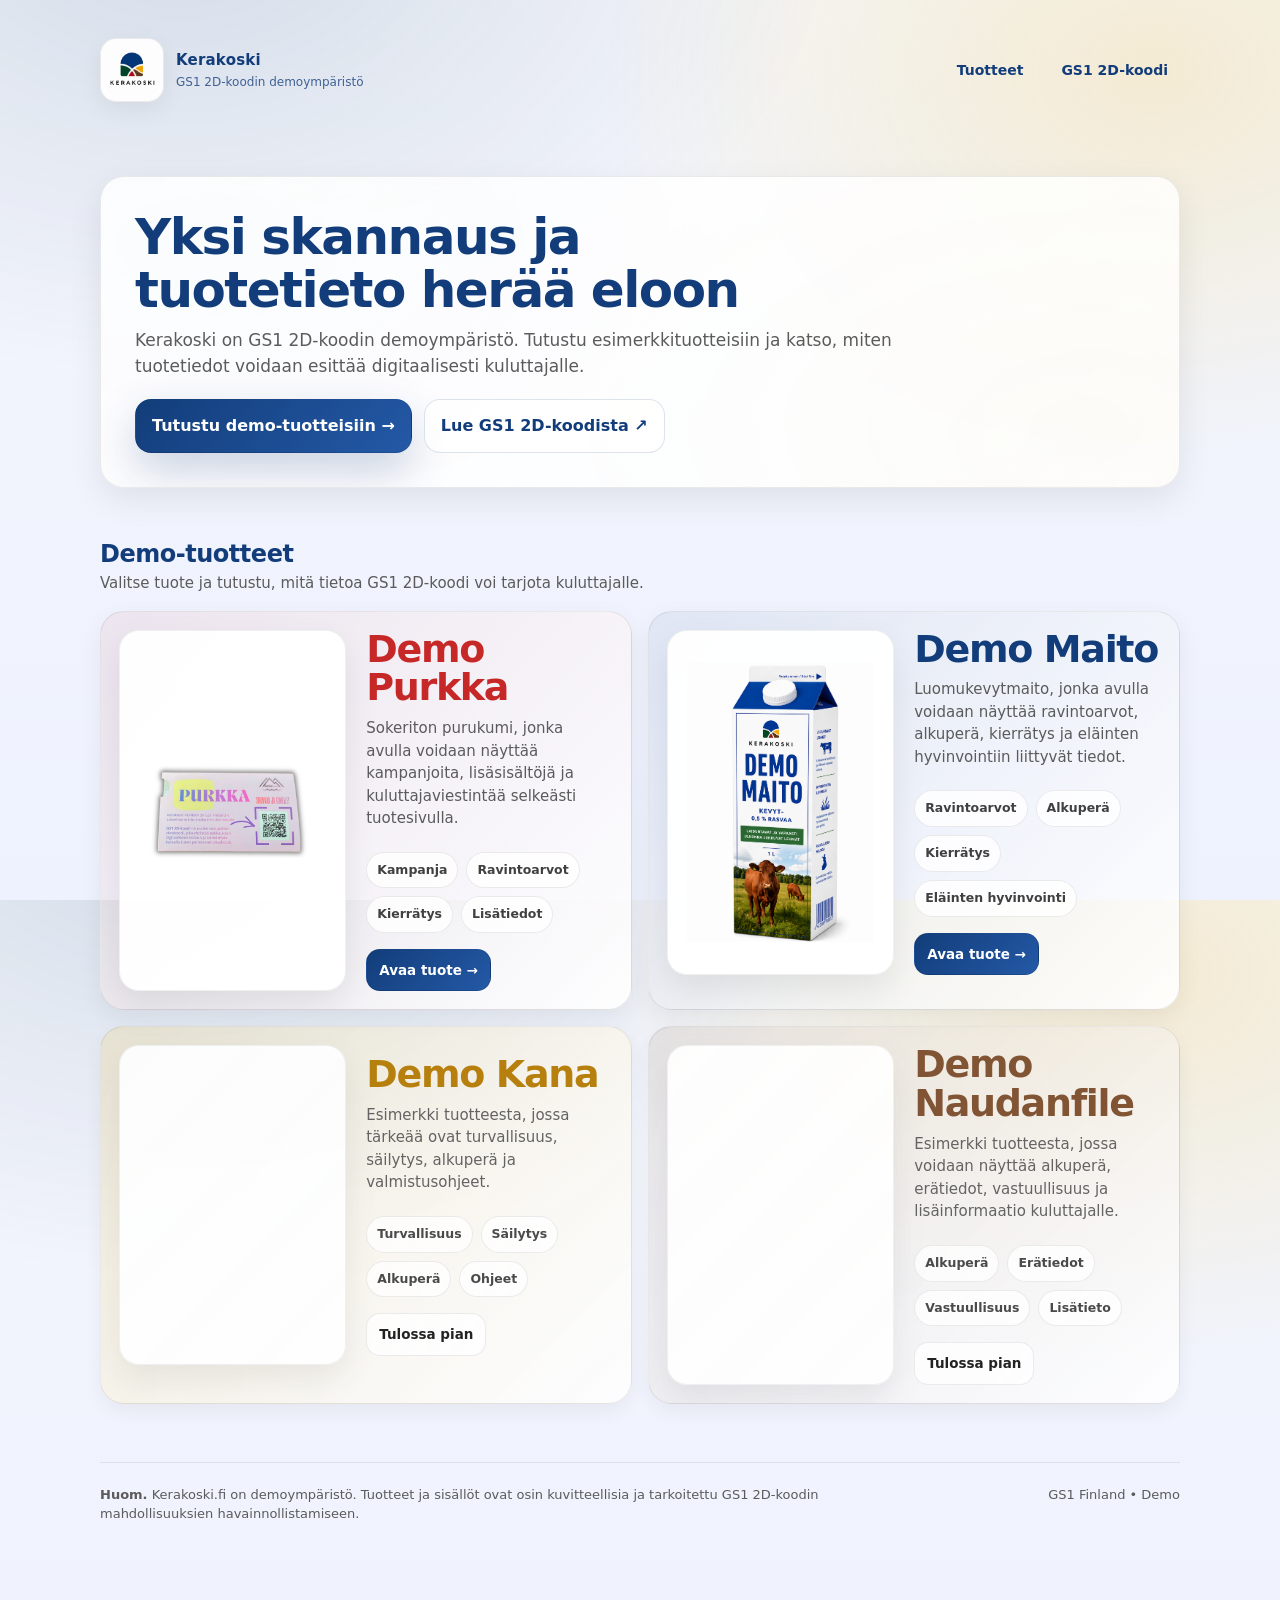
==== commit 642563ad: "Update index.html lisätty kimmon json" ====
--- a/index.html
+++ b/index.html
@@ -5,7 +5,338 @@
   <meta name="viewport" content="width=device-width, initial-scale=1" />
   <title>Kerakoski - GS1 2D-koodin demo</title>
   <meta name="description" content="Kerakoski.fi on GS1 2D-koodin demoympäristö. Tutustu demo-tuotteisiin." />
-
+<script type="application/ld+json">
+  {
+  "@context": {
+    "gs1": "http://gs1.org/voc/",
+    "xsd": "http://www.w3.org/2001/XMLSchema#",
+    "@vocab": "http://gs1.org/voc/"
+  },
+  "@id": "https://id.gs1.org/01/06400001000735",
+  "@type": "gs1:FoodBeverageTobaccoProduct",
+  "gtin": "06400001000735",
+  "productName": [
+    {
+      "@value": "Kerakoski PURKKA 12 pcs",
+      "@language": "en"
+    }
+  ],
+  "brand": {
+    "@type": "gs1:Brand",
+    "brandName": [
+      {
+        "@value": "Kerakoski",
+        "@language": "en"
+      }
+    ]
+  },
+  "productMarketingMessage": [
+    {
+      "@value": "Kerakoski PURKKA is a refreshing sugar-free spearmint chewing gum. The package contains 12 pieces of chewing gum. The product is vegan and sweetened with xylitol.",
+      "@language": "en"
+    }
+  ],
+  "image": {
+        "referencedFileURL": {
+            "@id": "https://kerakoski.fi/KerakoskiPurkka.png"
+        },
+        "@type": "gs1:ReferencedFileDetails"
+    },
+  "netWeight": {
+    "@type": "gs1:QuantitativeValue",
+    "value": {
+      "@value": "18",
+      "@type": "xsd:float"
+    },
+    "unitCode": "GRM"
+  },
+  "ingredientStatement": [
+    {
+      "@value": "sweeteners (sorbitol, isomalt, maltitol syrup, xylitol, acesulfame K, aspartame), chewing gum base, preservatives (gum arabic), flavors, acidity regulator (citric acid), color (E171), humectant (glycerol), surface treatment agents (carnauba wax), emulsifier (lecithin E322).",
+      "@language": "en"
+    }
+  ],
+  "numberOfServingsPerPackage": {
+    "@value": "12",
+    "@type": "xsd:float"
+  },
+  "numberOfServingsPerPackageMeasurementPrecision": {
+    "@id": "gs1:MeasurementPrecisionCode-EXACT"
+  },
+  "nutrientMeasurementPrecision": {
+    "@id": "gs1:MeasurementPrecisionCode-EXACT"
+  },
+  "fatPerNutrientBasis": {
+    "@type": "gs1:NutritionMeasurementType",
+    "value": {
+      "@value": "0.8",
+      "@type": "xsd:float"
+    },
+    "unitCode": "GRM"
+  },
+  "saturatedFatPerNutrientBasis": {
+    "@type": "gs1:NutritionMeasurementType",
+    "value": {
+      "@value": "0.4",
+      "@type": "xsd:float"
+    },
+    "unitCode": "GRM"
+  },
+  "carbohydratesPerNutrientBasis": {
+    "@type": "gs1:NutritionMeasurementType",
+    "value": {
+      "@value": "70.3",
+      "@type": "xsd:float"
+    },
+    "unitCode": "GRM"
+  },
+  "sugarsPerNutrientBasis": {
+    "@type": "gs1:NutritionMeasurementType",
+    "value": {
+      "@value": "0",
+      "@type": "xsd:float"
+    },
+    "unitCode": "GRM"
+  },
+  "polyolsPerNutrientBasis": {
+    "@type": "gs1:NutritionMeasurementType",
+    "value": {
+      "@value": "66.9",
+      "@type": "xsd:float"
+    },
+    "unitCode": "GRM"
+  },
+  "saltPerNutrientBasis": {
+    "@type": "gs1:NutritionMeasurementType",
+    "value": {
+      "@value": "0",
+      "@type": "xsd:float"
+    },
+    "unitCode": "GRM"
+  },
+  "proteinPerNutrientBasis": {
+    "@type": "gs1:NutritionMeasurementType",
+    "value": {
+      "@value": "0",
+      "@type": "xsd:float"
+    },
+    "unitCode": "GRM"
+  },
+  "energyPerNutrientBasis": [
+    {
+      "@type": "gs1:NutritionMeasurementType",
+      "value": {
+        "@value": "640",
+        "@type": "xsd:float"
+      },
+      "unitCode": "KJO"
+    },
+    {
+      "@type": "gs1:NutritionMeasurementType",
+      "value": {
+        "@value": "160",
+        "@type": "xsd:float"
+      },
+      "unitCode": "E14"
+    }
+  ],
+  "ingredient": [
+    {
+      "@type": "gs1:FoodBeverageTobaccoIngredientDetails",
+      "ingredientSequence": {
+        "@value": 1,
+        "@type": "xsd:integer"
+      },
+      "ingredientName": [
+        {
+          "@value": "sorbitol (sweeteners)",
+          "@language": "en"
+        }
+      ]
+    },
+    {
+      "@type": "gs1:FoodBeverageTobaccoIngredientDetails",
+      "ingredientSequence": {
+        "@value": 2,
+        "@type": "xsd:integer"
+      },
+      "ingredientName": [
+        {
+          "@value": "isomalt (sweeteners)",
+          "@language": "en"
+        }
+      ]
+    },
+    {
+      "@type": "gs1:FoodBeverageTobaccoIngredientDetails",
+      "ingredientSequence": {
+        "@value": 3,
+        "@type": "xsd:integer"
+      },
+      "ingredientName": [
+        {
+          "@value": "maltitol syrup (sweeteners)",
+          "@language": "en"
+        }
+      ]
+    },
+    {
+      "@type": "gs1:FoodBeverageTobaccoIngredientDetails",
+      "ingredientSequence": {
+        "@value": 4,
+        "@type": "xsd:integer"
+      },
+      "ingredientName": [
+        {
+          "@value": "xylitol (sweeteners)",
+          "@language": "en"
+        }
+      ]
+    },
+    {
+      "@type": "gs1:FoodBeverageTobaccoIngredientDetails",
+      "ingredientSequence": {
+        "@value": 5,
+        "@type": "xsd:integer"
+      },
+      "ingredientName": [
+        {
+          "@value": "acesulfame K (sweeteners)",
+          "@language": "en"
+        }
+      ]
+    },
+    {
+      "@type": "gs1:FoodBeverageTobaccoIngredientDetails",
+      "ingredientSequence": {
+        "@value": 6,
+        "@type": "xsd:integer"
+      },
+      "ingredientName": [
+        {
+          "@value": "aspartame (sweeteners)",
+          "@language": "en"
+        }
+      ]
+    },
+    {
+      "@type": "gs1:FoodBeverageTobaccoIngredientDetails",
+      "ingredientSequence": {
+        "@value": 7,
+        "@type": "xsd:integer"
+      },
+      "ingredientName": [
+        {
+          "@value": "chewing gum base",
+          "@language": "en"
+        }
+      ]
+    },
+    {
+      "@type": "gs1:FoodBeverageTobaccoIngredientDetails",
+      "ingredientSequence": {
+        "@value": 8,
+        "@type": "xsd:integer"
+      },
+      "ingredientName": [
+        {
+          "@value": "preservatives (gum arabic)",
+          "@language": "en"
+        }
+      ]
+    },
+    {
+      "@type": "gs1:FoodBeverageTobaccoIngredientDetails",
+      "ingredientSequence": {
+        "@value": 9,
+        "@type": "xsd:integer"
+      },
+      "ingredientName": [
+        {
+          "@value": "flavors",
+          "@language": "en"
+        }
+      ]
+    },
+    {
+      "@type": "gs1:FoodBeverageTobaccoIngredientDetails",
+      "ingredientSequence": {
+        "@value": 10,
+        "@type": "xsd:integer"
+      },
+      "ingredientName": [
+        {
+          "@value": "acidity regulator (citric acid)",
+          "@language": "en"
+        }
+      ]
+    },
+    {
+      "@type": "gs1:FoodBeverageTobaccoIngredientDetails",
+      "ingredientSequence": {
+        "@value": 11,
+        "@type": "xsd:integer"
+      },
+      "ingredientName": [
+        {
+          "@value": "color (E171)",
+          "@language": "en"
+        }
+      ]
+    },
+    {
+      "@type": "gs1:FoodBeverageTobaccoIngredientDetails",
+      "ingredientSequence": {
+        "@value": 12,
+        "@type": "xsd:integer"
+      },
+      "ingredientName": [
+        {
+          "@value": "humectant (glycerol)",
+          "@language": "en"
+        }
+      ]
+    },
+    {
+      "@type": "gs1:FoodBeverageTobaccoIngredientDetails",
+      "ingredientSequence": {
+        "@value": 13,
+        "@type": "xsd:integer"
+      },
+      "ingredientName": [
+        {
+          "@value": "surface treatment agents (carnauba wax)",
+          "@language": "en"
+        }
+      ]
+    },
+    {
+      "@type": "gs1:FoodBeverageTobaccoIngredientDetails",
+      "ingredientSequence": {
+        "@value": 14,
+        "@type": "xsd:integer"
+      },
+      "ingredientName": [
+        {
+          "@value": "emulsifier (lecithin E322)",
+          "@language": "en"
+        }
+      ]
+    }
+  ],
+  "targetMarket": [
+    {
+      "@type": "gs1:TargetMarketDetails",
+      "targetMarketCountries": [
+        {
+          "@type": "gs1:Country",
+          "countryCode": "FI"
+        }
+      ]
+    }
+  ]
+}
+  </script>
   <style>
     :root{
       --bg: #f4f6fb;
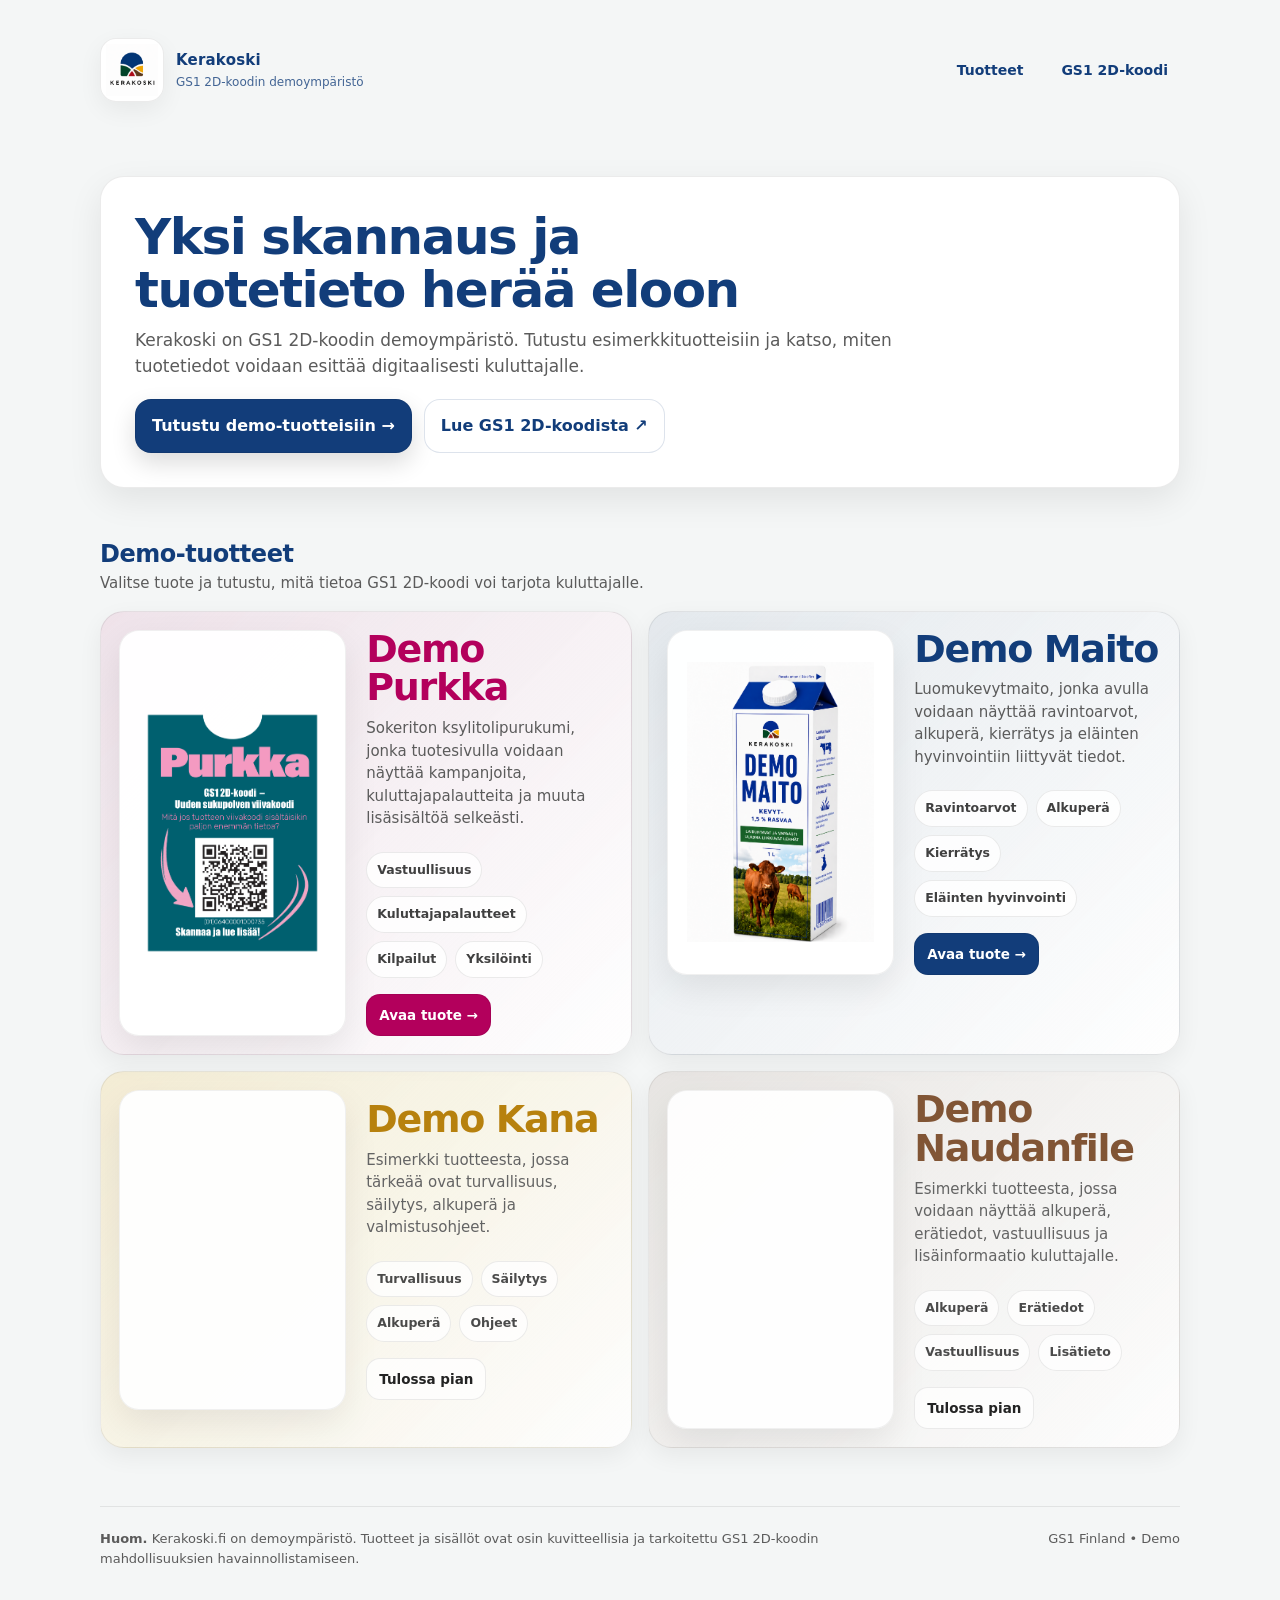
==== commit fd864412: "Update index.html uusi etusivu purkka uudistuksen myötä" ====
--- a/index.html
+++ b/index.html
@@ -5,350 +5,19 @@
   <meta name="viewport" content="width=device-width, initial-scale=1" />
   <title>Kerakoski - GS1 2D-koodin demo</title>
   <meta name="description" content="Kerakoski.fi on GS1 2D-koodin demoympäristö. Tutustu demo-tuotteisiin." />
-<script type="application/ld+json">
-  {
-  "@context": {
-    "gs1": "http://gs1.org/voc/",
-    "xsd": "http://www.w3.org/2001/XMLSchema#",
-    "@vocab": "http://gs1.org/voc/"
-  },
-  "@id": "https://id.gs1.org/01/06400001000735",
-  "@type": "gs1:FoodBeverageTobaccoProduct",
-  "gtin": "06400001000735",
-  "productName": [
-    {
-      "@value": "Kerakoski PURKKA 12 pcs",
-      "@language": "en"
-    }
-  ],
-  "brand": {
-    "@type": "gs1:Brand",
-    "brandName": [
-      {
-        "@value": "Kerakoski",
-        "@language": "en"
-      }
-    ]
-  },
-  "productMarketingMessage": [
-    {
-      "@value": "Kerakoski PURKKA is a refreshing sugar-free spearmint chewing gum. The package contains 12 pieces of chewing gum. The product is vegan and sweetened with xylitol.",
-      "@language": "en"
-    }
-  ],
-  "image": {
-        "referencedFileURL": {
-            "@id": "https://kerakoski.fi/KerakoskiPurkka.png"
-        },
-        "@type": "gs1:ReferencedFileDetails"
-    },
-  "netWeight": {
-    "@type": "gs1:QuantitativeValue",
-    "value": {
-      "@value": "18",
-      "@type": "xsd:float"
-    },
-    "unitCode": "GRM"
-  },
-  "ingredientStatement": [
-    {
-      "@value": "sweeteners (sorbitol, isomalt, maltitol syrup, xylitol, acesulfame K, aspartame), chewing gum base, preservatives (gum arabic), flavors, acidity regulator (citric acid), color (E171), humectant (glycerol), surface treatment agents (carnauba wax), emulsifier (lecithin E322).",
-      "@language": "en"
-    }
-  ],
-  "numberOfServingsPerPackage": {
-    "@value": "12",
-    "@type": "xsd:float"
-  },
-  "numberOfServingsPerPackageMeasurementPrecision": {
-    "@id": "gs1:MeasurementPrecisionCode-EXACT"
-  },
-  "nutrientMeasurementPrecision": {
-    "@id": "gs1:MeasurementPrecisionCode-EXACT"
-  },
-  "fatPerNutrientBasis": {
-    "@type": "gs1:NutritionMeasurementType",
-    "value": {
-      "@value": "0.8",
-      "@type": "xsd:float"
-    },
-    "unitCode": "GRM"
-  },
-  "saturatedFatPerNutrientBasis": {
-    "@type": "gs1:NutritionMeasurementType",
-    "value": {
-      "@value": "0.4",
-      "@type": "xsd:float"
-    },
-    "unitCode": "GRM"
-  },
-  "carbohydratesPerNutrientBasis": {
-    "@type": "gs1:NutritionMeasurementType",
-    "value": {
-      "@value": "70.3",
-      "@type": "xsd:float"
-    },
-    "unitCode": "GRM"
-  },
-  "sugarsPerNutrientBasis": {
-    "@type": "gs1:NutritionMeasurementType",
-    "value": {
-      "@value": "0",
-      "@type": "xsd:float"
-    },
-    "unitCode": "GRM"
-  },
-  "polyolsPerNutrientBasis": {
-    "@type": "gs1:NutritionMeasurementType",
-    "value": {
-      "@value": "66.9",
-      "@type": "xsd:float"
-    },
-    "unitCode": "GRM"
-  },
-  "saltPerNutrientBasis": {
-    "@type": "gs1:NutritionMeasurementType",
-    "value": {
-      "@value": "0",
-      "@type": "xsd:float"
-    },
-    "unitCode": "GRM"
-  },
-  "proteinPerNutrientBasis": {
-    "@type": "gs1:NutritionMeasurementType",
-    "value": {
-      "@value": "0",
-      "@type": "xsd:float"
-    },
-    "unitCode": "GRM"
-  },
-  "energyPerNutrientBasis": [
-    {
-      "@type": "gs1:NutritionMeasurementType",
-      "value": {
-        "@value": "640",
-        "@type": "xsd:float"
-      },
-      "unitCode": "KJO"
-    },
-    {
-      "@type": "gs1:NutritionMeasurementType",
-      "value": {
-        "@value": "160",
-        "@type": "xsd:float"
-      },
-      "unitCode": "E14"
-    }
-  ],
-  "ingredient": [
-    {
-      "@type": "gs1:FoodBeverageTobaccoIngredientDetails",
-      "ingredientSequence": {
-        "@value": 1,
-        "@type": "xsd:integer"
-      },
-      "ingredientName": [
-        {
-          "@value": "sorbitol (sweeteners)",
-          "@language": "en"
-        }
-      ]
-    },
-    {
-      "@type": "gs1:FoodBeverageTobaccoIngredientDetails",
-      "ingredientSequence": {
-        "@value": 2,
-        "@type": "xsd:integer"
-      },
-      "ingredientName": [
-        {
-          "@value": "isomalt (sweeteners)",
-          "@language": "en"
-        }
-      ]
-    },
-    {
-      "@type": "gs1:FoodBeverageTobaccoIngredientDetails",
-      "ingredientSequence": {
-        "@value": 3,
-        "@type": "xsd:integer"
-      },
-      "ingredientName": [
-        {
-          "@value": "maltitol syrup (sweeteners)",
-          "@language": "en"
-        }
-      ]
-    },
-    {
-      "@type": "gs1:FoodBeverageTobaccoIngredientDetails",
-      "ingredientSequence": {
-        "@value": 4,
-        "@type": "xsd:integer"
-      },
-      "ingredientName": [
-        {
-          "@value": "xylitol (sweeteners)",
-          "@language": "en"
-        }
-      ]
-    },
-    {
-      "@type": "gs1:FoodBeverageTobaccoIngredientDetails",
-      "ingredientSequence": {
-        "@value": 5,
-        "@type": "xsd:integer"
-      },
-      "ingredientName": [
-        {
-          "@value": "acesulfame K (sweeteners)",
-          "@language": "en"
-        }
-      ]
-    },
-    {
-      "@type": "gs1:FoodBeverageTobaccoIngredientDetails",
-      "ingredientSequence": {
-        "@value": 6,
-        "@type": "xsd:integer"
-      },
-      "ingredientName": [
-        {
-          "@value": "aspartame (sweeteners)",
-          "@language": "en"
-        }
-      ]
-    },
-    {
-      "@type": "gs1:FoodBeverageTobaccoIngredientDetails",
-      "ingredientSequence": {
-        "@value": 7,
-        "@type": "xsd:integer"
-      },
-      "ingredientName": [
-        {
-          "@value": "chewing gum base",
-          "@language": "en"
-        }
-      ]
-    },
-    {
-      "@type": "gs1:FoodBeverageTobaccoIngredientDetails",
-      "ingredientSequence": {
-        "@value": 8,
-        "@type": "xsd:integer"
-      },
-      "ingredientName": [
-        {
-          "@value": "preservatives (gum arabic)",
-          "@language": "en"
-        }
-      ]
-    },
-    {
-      "@type": "gs1:FoodBeverageTobaccoIngredientDetails",
-      "ingredientSequence": {
-        "@value": 9,
-        "@type": "xsd:integer"
-      },
-      "ingredientName": [
-        {
-          "@value": "flavors",
-          "@language": "en"
-        }
-      ]
-    },
-    {
-      "@type": "gs1:FoodBeverageTobaccoIngredientDetails",
-      "ingredientSequence": {
-        "@value": 10,
-        "@type": "xsd:integer"
-      },
-      "ingredientName": [
-        {
-          "@value": "acidity regulator (citric acid)",
-          "@language": "en"
-        }
-      ]
-    },
-    {
-      "@type": "gs1:FoodBeverageTobaccoIngredientDetails",
-      "ingredientSequence": {
-        "@value": 11,
-        "@type": "xsd:integer"
-      },
-      "ingredientName": [
-        {
-          "@value": "color (E171)",
-          "@language": "en"
-        }
-      ]
-    },
-    {
-      "@type": "gs1:FoodBeverageTobaccoIngredientDetails",
-      "ingredientSequence": {
-        "@value": 12,
-        "@type": "xsd:integer"
-      },
-      "ingredientName": [
-        {
-          "@value": "humectant (glycerol)",
-          "@language": "en"
-        }
-      ]
-    },
-    {
-      "@type": "gs1:FoodBeverageTobaccoIngredientDetails",
-      "ingredientSequence": {
-        "@value": 13,
-        "@type": "xsd:integer"
-      },
-      "ingredientName": [
-        {
-          "@value": "surface treatment agents (carnauba wax)",
-          "@language": "en"
-        }
-      ]
-    },
-    {
-      "@type": "gs1:FoodBeverageTobaccoIngredientDetails",
-      "ingredientSequence": {
-        "@value": 14,
-        "@type": "xsd:integer"
-      },
-      "ingredientName": [
-        {
-          "@value": "emulsifier (lecithin E322)",
-          "@language": "en"
-        }
-      ]
-    }
-  ],
-  "targetMarket": [
-    {
-      "@type": "gs1:TargetMarketDetails",
-      "targetMarketCountries": [
-        {
-          "@type": "gs1:Country",
-          "countryCode": "FI"
-        }
-      ]
-    }
-  ]
-}
-  </script>
+
   <style>
     :root{
-      --bg: #f4f6fb;
-      --bg2: #eef2ff;
-      --surface: rgba(255,255,255,.90);
+      --bg: #F4F6F6;
+      --surface: #ffffff;
       --ink: #161616;
       --muted: #5b5b5b;
       --line: rgba(0,0,0,.08);
       --brand-blue: #123D7A;
       --brand-yellow: #F5B400;
       --brand-brown: #7A4B2A;
-      --brand-red: #C62828;
+      --brand-teal: #00606f;
+      --brand-pink: #B3005C;
       --radius-lg: 24px;
       --shadow: 0 12px 34px rgba(0,0,0,.08);
       --shadow-soft: 0 8px 24px rgba(0,0,0,.06);
@@ -363,10 +32,7 @@
       margin:0;
       font-family: ui-sans-serif, system-ui, -apple-system, Segoe UI, Roboto, Helvetica, Arial, "Apple Color Emoji","Segoe UI Emoji";
       color: var(--ink);
-      background:
-        radial-gradient(1100px 780px at 14% -10%, rgba(18,61,122,.14), transparent 60%),
-        radial-gradient(1000px 720px at 90% 8%, rgba(245,180,0,.16), transparent 55%),
-        linear-gradient(180deg, var(--bg) 0%, var(--bg2) 100%);
+      background: var(--bg);
       line-height:1.5;
     }
 
@@ -459,11 +125,7 @@
     }
 
     .heroCard{
-      background:
-        linear-gradient(135deg, rgba(255,255,255,.92), rgba(255,255,255,.80)),
-        radial-gradient(900px 500px at 8% 20%, rgba(18,61,122,.13), transparent 60%),
-        radial-gradient(900px 500px at 90% 80%, rgba(245,180,0,.13), transparent 60%);
-      backdrop-filter:blur(8px);
+      background: var(--surface);
       border:1px solid var(--line);
       border-radius:var(--radius-lg);
       box-shadow:var(--shadow);
@@ -508,13 +170,13 @@
 
     .ctaBtn{
       color:#fff;
-      background:linear-gradient(135deg, var(--brand-blue), #2459a6);
-      box-shadow:0 18px 44px rgba(18,61,122,.22);
+      background:var(--brand-blue);
+      box-shadow:0 10px 24px rgba(0,0,0,.14);
     }
 
     .ctaGhost{
       color:var(--brand-blue);
-      background:rgba(255,255,255,.76);
+      background:#fff;
       border-color:rgba(18,61,122,.14);
     }
 
@@ -566,6 +228,8 @@
       border-color:rgba(0,0,0,.12);
     }
 
+    a.card{ display:block; text-decoration:none; color:inherit; cursor:pointer; }
+
     @media (max-width:900px){
       .card{ grid-column:span 12; }
     }
@@ -624,12 +288,12 @@
       font-size:15px;
     }
 
-    .theme-purkka{ background:linear-gradient(135deg, rgba(198,40,40,.07), rgba(255,255,255,.90)); }
+    .theme-purkka{ background:linear-gradient(135deg, rgba(179,0,92,.08), rgba(255,255,255,.90)); }
     .theme-maito{ background:linear-gradient(135deg, rgba(18,61,122,.07), rgba(255,255,255,.90)); }
     .theme-kana{ background:linear-gradient(135deg, rgba(245,180,0,.14), rgba(255,255,255,.90)); }
     .theme-nauta{ background:linear-gradient(135deg, rgba(122,75,42,.10), rgba(255,255,255,.90)); }
 
-    .theme-purkka .productInfo h3{ color:var(--brand-red); }
+    .theme-purkka .productInfo h3{ color:var(--brand-pink); }
     .theme-maito .productInfo h3{ color:var(--brand-blue); }
     .theme-kana .productInfo h3{ color:#B47A00; }
     .theme-nauta .productInfo h3{ color:var(--brand-brown); }
@@ -678,7 +342,11 @@
 
     .cardLink.primary{
       color:#fff;
-      background:linear-gradient(135deg, var(--brand-blue), #2459a6);
+      background:var(--brand-blue);
+    }
+
+    .theme-purkka .cardLink.primary{
+      background:var(--brand-pink);
     }
 
     .comingSoon{ opacity:.94; }
@@ -742,29 +410,29 @@
         </div>
 
         <div class="grid">
-          <article class="card theme-purkka">
+          <a class="card theme-purkka" href="purkka.html">
             <div class="productCard">
               <div class="productMedia">
-                <img src="purkka.png" alt="Demo Purkka" onerror="this.style.display='none'">
+                <img src="KerakoskiPurkka.png" alt="Demo Purkka" onerror="this.style.display='none'">
               </div>
 
               <div class="productInfo">
                 <h3>Demo Purkka</h3>
-                <p>Sokeriton purukumi, jonka avulla voidaan näyttää kampanjoita, lisäsisältöjä ja kuluttajaviestintää selkeästi tuotesivulla.</p>
+                <p>Sokeriton ksylitolipurukumi, jonka tuotesivulla voidaan näyttää kampanjoita, kuluttajapalautteita ja muuta lisäsisältöä selkeästi.</p>
                 <ul class="tags" aria-label="Demo Purkan sisällöt">
-                  <li class="tag">Kampanja</li>
-                  <li class="tag">Ravintoarvot</li>
-                  <li class="tag">Kierrätys</li>
-                  <li class="tag">Lisätiedot</li>
+                  <li class="tag">Vastuullisuus</li>
+                  <li class="tag">Kuluttajapalautteet</li>
+                  <li class="tag">Kilpailut</li>
+                  <li class="tag">Yksilöinti</li>
                 </ul>
                 <div class="cardActions">
-                  <a class="cardLink primary" href="purkka.html">Avaa tuote →</a>
+                  <span class="cardLink primary">Avaa tuote →</span>
                 </div>
               </div>
             </div>
-          </article>
-
-          <article class="card theme-maito">
+          </a>
+
+          <a class="card theme-maito" href="maito.html">
             <div class="productCard">
               <div class="productMedia">
                 <img src="Demo maito.png" alt="Demo Maito" onerror="this.style.display='none'">
@@ -780,11 +448,11 @@
                   <li class="tag">Eläinten hyvinvointi</li>
                 </ul>
                 <div class="cardActions">
-                  <a class="cardLink primary" href="maito.html">Avaa tuote →</a>
+                  <span class="cardLink primary">Avaa tuote →</span>
                 </div>
               </div>
             </div>
-          </article>
+          </a>
 
           <article class="card theme-kana comingSoon">
             <div class="productCard">
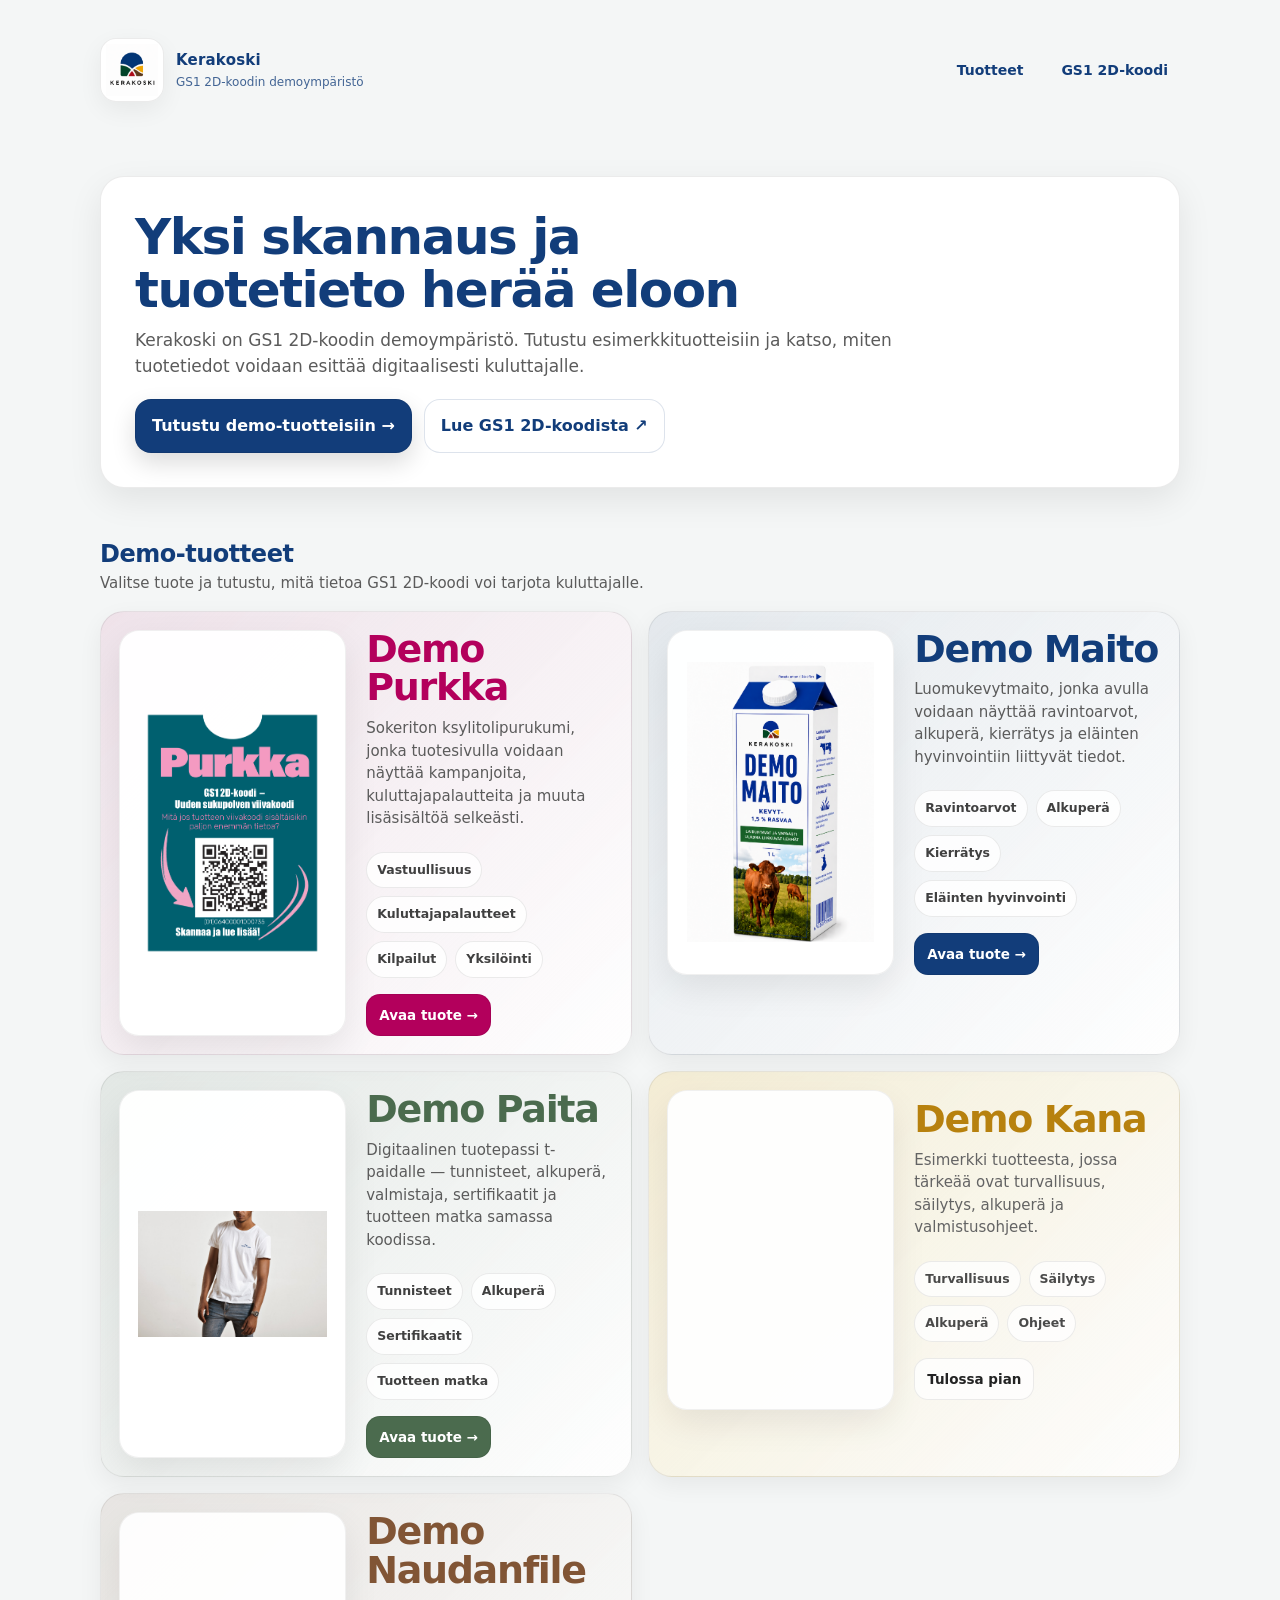
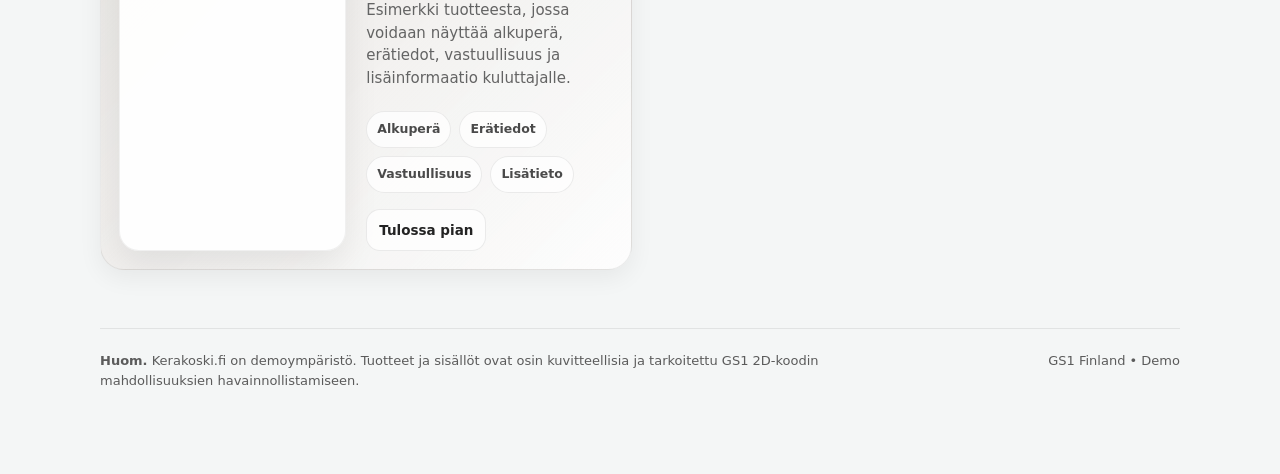
==== commit 2e25a545: "Lisätty demo-paitate index.html Lisätty demo-paita" ====
--- a/index.html
+++ b/index.html
@@ -18,6 +18,7 @@
       --brand-brown: #7A4B2A;
       --brand-teal: #00606f;
       --brand-pink: #B3005C;
+      --brand-sage: #4B6B4E;
       --radius-lg: 24px;
       --shadow: 0 12px 34px rgba(0,0,0,.08);
       --shadow-soft: 0 8px 24px rgba(0,0,0,.06);
@@ -290,11 +291,13 @@
 
     .theme-purkka{ background:linear-gradient(135deg, rgba(179,0,92,.08), rgba(255,255,255,.90)); }
     .theme-maito{ background:linear-gradient(135deg, rgba(18,61,122,.07), rgba(255,255,255,.90)); }
+    .theme-paita{ background:linear-gradient(135deg, rgba(75,107,78,.10), rgba(255,255,255,.90)); }
     .theme-kana{ background:linear-gradient(135deg, rgba(245,180,0,.14), rgba(255,255,255,.90)); }
     .theme-nauta{ background:linear-gradient(135deg, rgba(122,75,42,.10), rgba(255,255,255,.90)); }
 
     .theme-purkka .productInfo h3{ color:var(--brand-pink); }
     .theme-maito .productInfo h3{ color:var(--brand-blue); }
+    .theme-paita .productInfo h3{ color:var(--brand-sage); }
     .theme-kana .productInfo h3{ color:#B47A00; }
     .theme-nauta .productInfo h3{ color:var(--brand-brown); }
 
@@ -349,6 +352,10 @@
       background:var(--brand-pink);
     }
 
+    .theme-paita .cardLink.primary{
+      background:var(--brand-sage);
+    }
+
     .comingSoon{ opacity:.94; }
 
     footer{
@@ -454,6 +461,28 @@
             </div>
           </a>
 
+          <a class="card theme-paita" href="paita.html">
+            <div class="productCard">
+              <div class="productMedia">
+                <img src="Demo Paita.jpg" alt="Demo Paita" onerror="this.style.display='none'">
+              </div>
+
+              <div class="productInfo">
+                <h3>Demo Paita</h3>
+                <p>Digitaalinen tuotepassi t-paidalle — tunnisteet, alkuperä, valmistaja, sertifikaatit ja tuotteen matka samassa koodissa.</p>
+                <ul class="tags" aria-label="Demo Paidan sisällöt">
+                  <li class="tag">Tunnisteet</li>
+                  <li class="tag">Alkuperä</li>
+                  <li class="tag">Sertifikaatit</li>
+                  <li class="tag">Tuotteen matka</li>
+                </ul>
+                <div class="cardActions">
+                  <span class="cardLink primary">Avaa tuote →</span>
+                </div>
+              </div>
+            </div>
+          </a>
+
           <article class="card theme-kana comingSoon">
             <div class="productCard">
               <div class="productMedia">
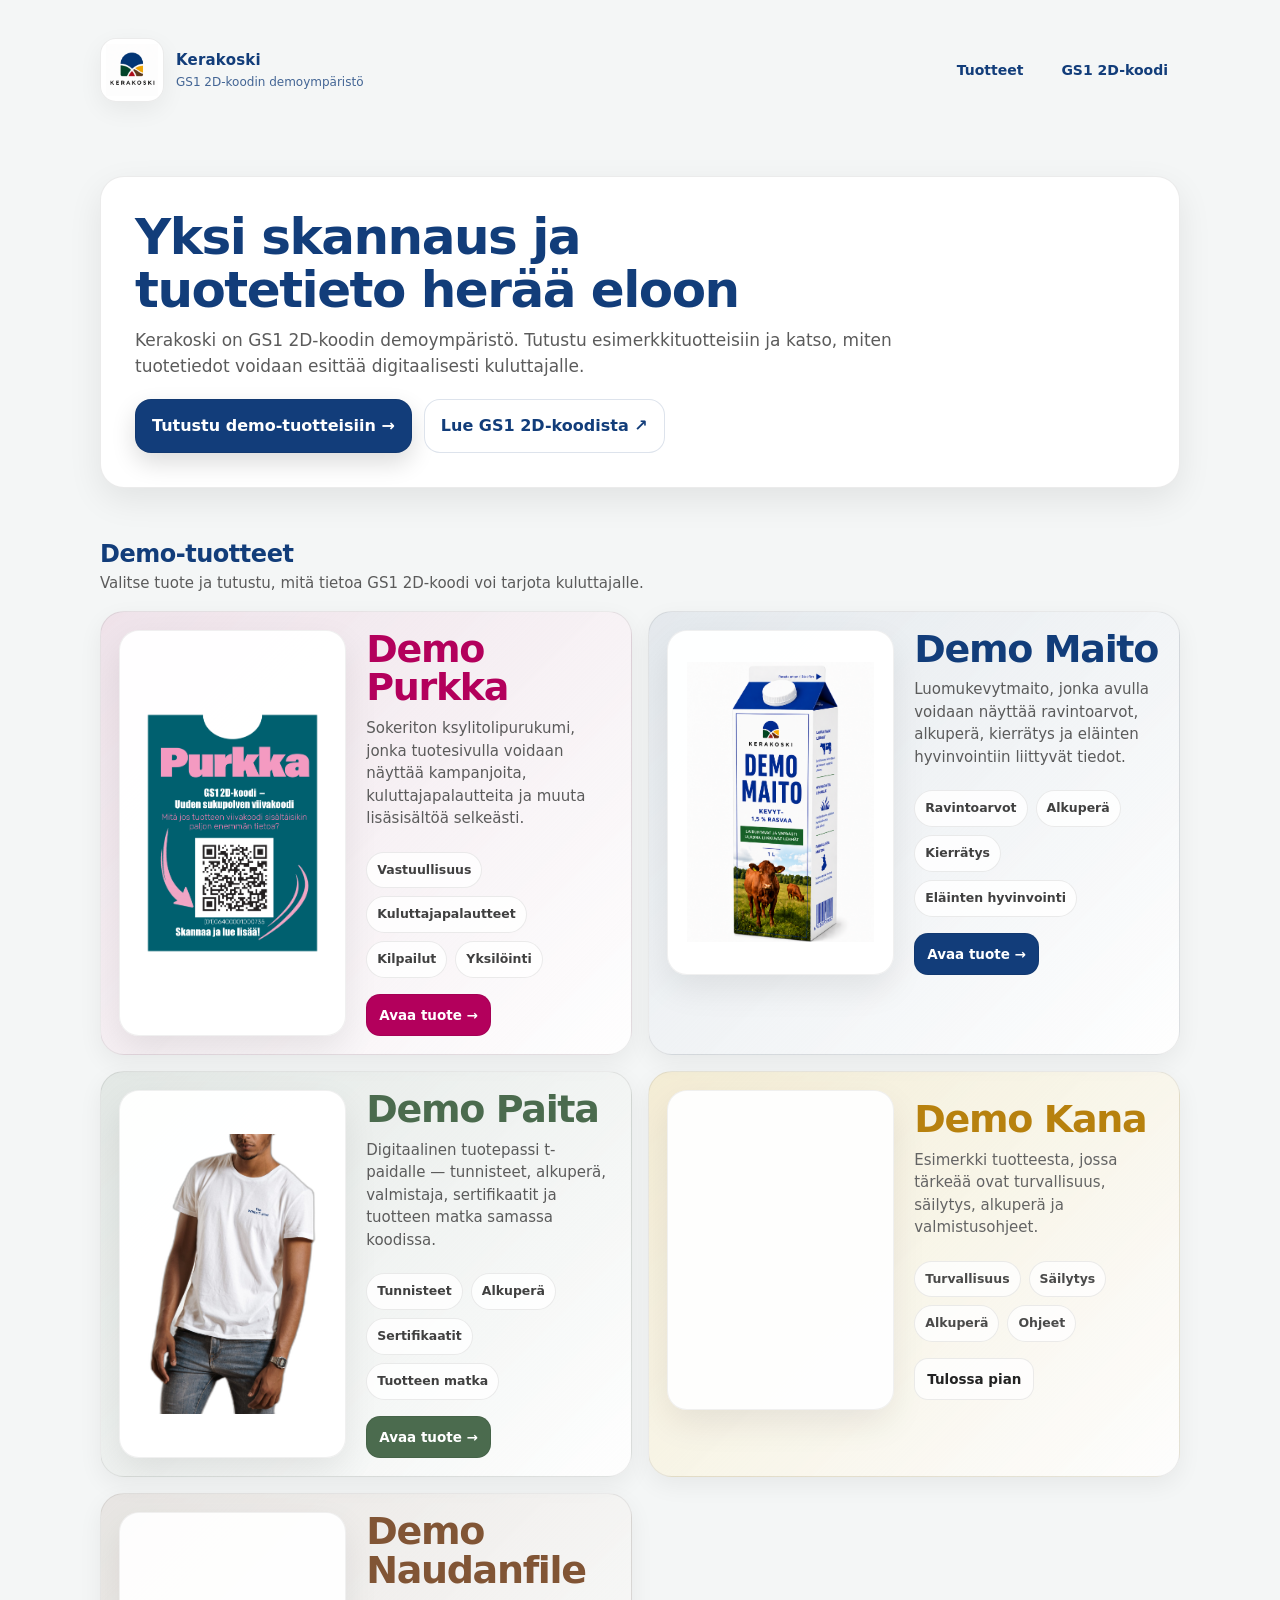
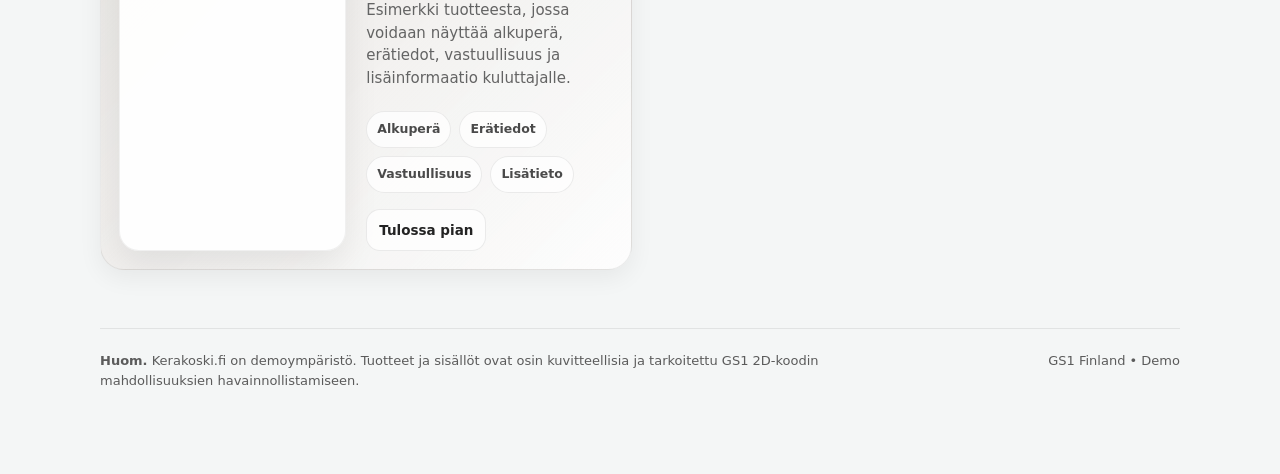
==== commit aaa55ff9: "Update index.html" ====
--- a/index.html
+++ b/index.html
@@ -464,7 +464,7 @@
           <a class="card theme-paita" href="paita.html">
             <div class="productCard">
               <div class="productMedia">
-                <img src="Demo Paita.jpg" alt="Demo Paita" onerror="this.style.display='none'">
+                <img src="Demo Paita.png" alt="Demo Paita" onerror="this.style.display='none'">
               </div>
 
               <div class="productInfo">
